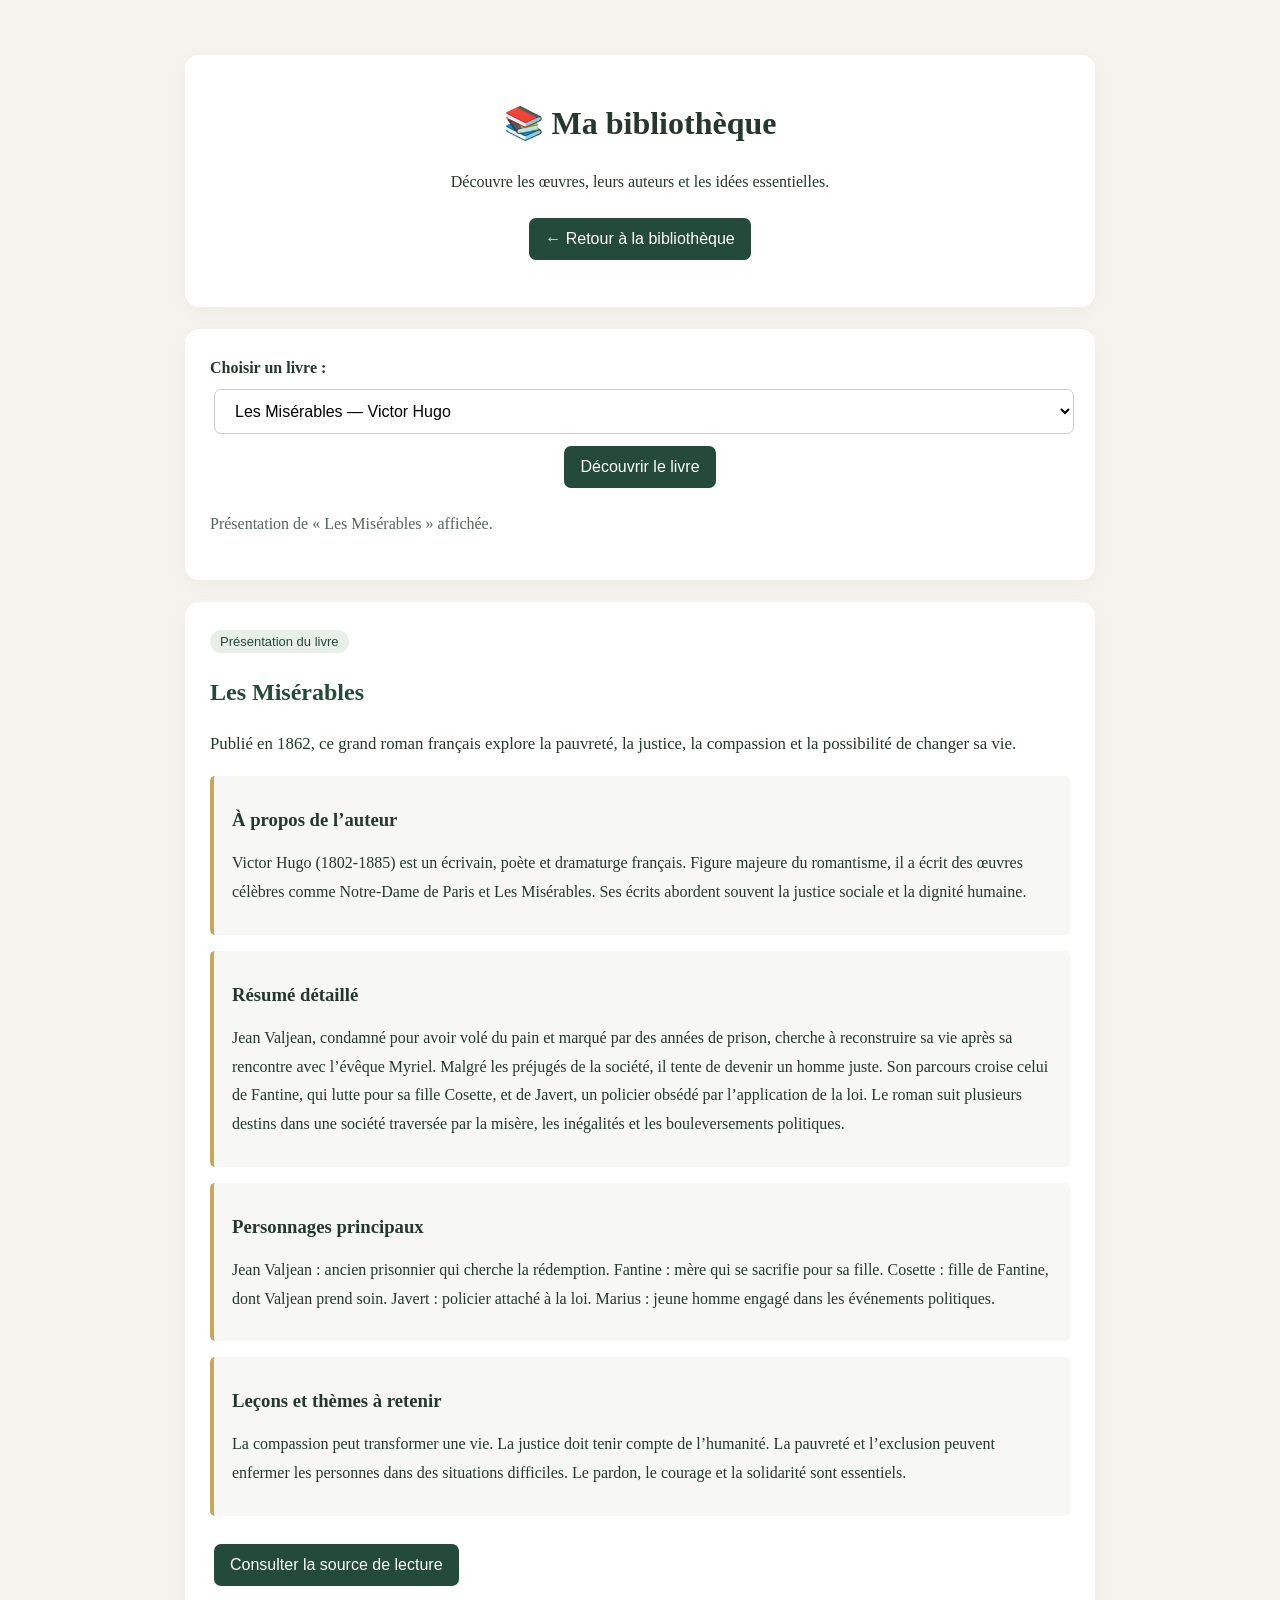
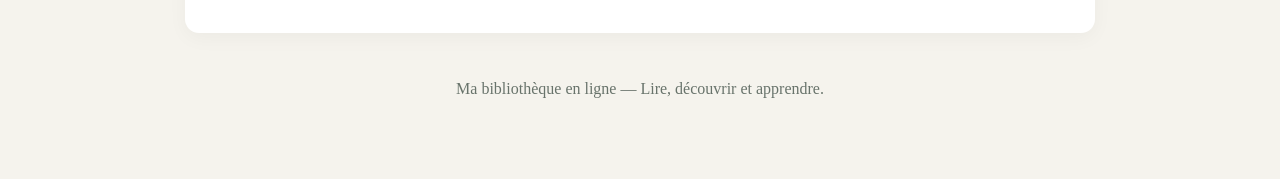
==== lecteur.html @ b30a36e9 "Update lecteur.html" ====
<!DOCTYPE html>
<html lang="fr">
<head>
  <meta charset="UTF-8">
  <meta name="viewport" content="width=device-width, initial-scale=1.0">
  <title>Lecteur de livres | Ma bibliothèque</title>
  <style>
    * { box-sizing: border-box; }

    body {
      max-width: 950px;
      margin: 35px auto;
      padding: 20px;
      font-family: Georgia, serif;
      line-height: 1.8;
      color: #26372d;
      background: #f5f3ed;
    }

    header, .panel, article {
      background: white;
      padding: 25px;
      border-radius: 14px;
      margin-bottom: 22px;
      box-shadow: 0 5px 20px #0000000a;
    }

    h1, h2, h3 { line-height: 1.4; }
    h1, .center { text-align: center; }
    h2 { color: #244a3b; }
    h3 { margin-bottom: 5px; }

    select, button, .bouton {
      padding: 12px 16px;
      margin: 6px 4px;
      border: 0;
      border-radius: 7px;
      font: 16px Arial, sans-serif;
    }

    select {
      width: 100%;
      background: white;
      border: 1px solid #ccc;
    }

    button, .bouton {
      background: #244a3b;
      color: white;
      cursor: pointer;
      text-decoration: none;
      display: inline-block;
    }

    button:hover, .bouton:hover { background: #173629; }

    .section-info {
      padding: 12px 18px;
      margin: 16px 0;
      background: #f7f8f5;
      border-left: 4px solid #c8a75b;
      border-radius: 5px;
    }

    .etiquette {
      display: inline-block;
      background: #e7efe8;
      color: #244a3b;
      padding: 4px 10px;
      border-radius: 20px;
      font: 13px Arial, sans-serif;
    }

    #status { color: #58665d; }
    #bookDescription { font-size: 1.05rem; }
    .source { margin-top: 22px; }

    footer {
      text-align: center;
      color: #68736b;
      padding: 20px;
    }

    @media (max-width: 600px) {
      body { padding: 12px; margin: 12px auto; }
      header, .panel, article { padding: 17px; }
    }
  </style>
</head>
<body>
  <header>
    <h1>📚 Ma bibliothèque</h1>
    <p class="center">Découvre les œuvres, leurs auteurs et les idées essentielles.</p>
    <p class="center">
      <a class="bouton" href="index.html">← Retour à la bibliothèque</a>
    </p>
  </header>

  <section class="panel">
    <label for="bookSelect"><strong>Choisir un livre :</strong></label>
    <select id="bookSelect">
      <option value="miserables">Les Misérables — Victor Hugo</option>
      <option value="petit-prince">Le Petit Prince — Antoine de Saint-Exupéry</option>
      <option value="alchimiste">L’Alchimiste — Paulo Coelho</option>
    </select>

    <div class="center">
      <button id="readButton" type="button">Découvrir le livre</button>
    </div>

    <p id="status" role="status">Sélectionne un livre, puis clique sur « Découvrir le livre ».</p>
  </section>

  <article id="bookCard">
    <span class="etiquette">Présentation du livre</span>
    <h2 id="bookTitle">Bienvenue dans le lecteur</h2>
    <p id="bookDescription">La présentation du livre apparaîtra ici.</p>

    <section class="section-info">
      <h3>À propos de l’auteur</h3>
      <p id="authorBio"></p>
    </section>

    <section class="section-info">
      <h3>Résumé détaillé</h3>
      <p id="detailedSummary"></p>
    </section>

    <section class="section-info">
      <h3>Personnages principaux</h3>
      <p id="characters"></p>
    </section>

    <section class="section-info">
      <h3>Leçons et thèmes à retenir</h3>
      <p id="lessons"></p>
    </section>

    <p class="source" id="sourceLink"></p>
  </article>

  <footer>Ma bibliothèque en ligne — Lire, découvrir et apprendre.</footer>

  <script>
    const books = {
      miserables: {
        title: "Les Misérables",
        author: "Victor Hugo",
        description:
          "Publié en 1862, ce grand roman français explore la pauvreté, la justice, la compassion et la possibilité de changer sa vie.",
        bio:
          "Victor Hugo (1802-1885) est un écrivain, poète et dramaturge français. Figure majeure du romantisme, il a écrit des œuvres célèbres comme Notre-Dame de Paris et Les Misérables. Ses écrits abordent souvent la justice sociale et la dignité humaine.",
        summary:
          "Jean Valjean, condamné pour avoir volé du pain et marqué par des années de prison, cherche à reconstruire sa vie après sa rencontre avec l’évêque Myriel. Malgré les préjugés de la société, il tente de devenir un homme juste. Son parcours croise celui de Fantine, qui lutte pour sa fille Cosette, et de Javert, un policier obsédé par l’application de la loi. Le roman suit plusieurs destins dans une société traversée par la misère, les inégalités et les bouleversements politiques.",
        characters:
          "Jean Valjean : ancien prisonnier qui cherche la rédemption. Fantine : mère qui se sacrifie pour sa fille. Cosette : fille de Fantine, dont Valjean prend soin. Javert : policier attaché à la loi. Marius : jeune homme engagé dans les événements politiques.",
        lessons:
          "La compassion peut transformer une vie. La justice doit tenir compte de l’humanité. La pauvreté et l’exclusion peuvent enfermer les personnes dans des situations difficiles. Le pardon, le courage et la solidarité sont essentiels.",
        url: "https://fr.wikisource.org/wiki/Les_Mis%C3%A9rables/Tome_1"
      },

      "petit-prince": {
        title: "Le Petit Prince",
        author: "Antoine de Saint-Exupéry",
        description:
          "Conte philosophique publié en 1943, Le Petit Prince invite à regarder le monde avec curiosité, sensibilité et imagination.",
        bio:
          "Antoine de Saint-Exupéry (1900-1944) est un écrivain et aviateur français. Son expérience de pilote a profondément marqué son œuvre. Il est également connu pour Vol de nuit et Terre des hommes. Le Petit Prince est son ouvrage le plus célèbre.",
        summary:
          "Un aviateur dont l’avion est tombé en panne dans le désert rencontre un mystérieux petit garçon venu d’une autre planète. Le Petit Prince raconte ses voyages et les rencontres qu’il a faites, notamment avec un roi, un vaniteux, un businessman, un allumeur de réverbères et un renard. À travers ces personnages, le récit interroge les comportements des adultes et leur rapport au pouvoir, à la possession et au temps. Sa relation avec une rose lui apprend aussi que l’attachement implique de l’attention et de la responsabilité.",
        characters:
          "Le Petit Prince : voyageur curieux qui cherche à comprendre le monde. L’aviateur : narrateur qui rencontre le garçon dans le désert. La rose : fleur précieuse pour le Petit Prince. Le renard : personnage qui lui enseigne l’importance des liens. Le serpent : personnage mystérieux rencontré sur Terre.",
        lessons:
          "L’amitié demande du temps et de l’attention. Il faut prendre soin de ceux auxquels on tient. Les apparences ne suffisent pas pour comprendre une personne. L’imagination, la curiosité et la sincérité permettent de mieux regarder le monde.",
        url: "https://fr.wikipedia.org/wiki/Le_Petit_Prince"
      },

      alchimiste: {
        title: "L’Alchimiste",
        author: "Paulo Coelho",
        description:
          "Roman publié en 1988, L’Alchimiste raconte un voyage initiatique consacré aux rêves, aux choix personnels et à la recherche de sens.",
        bio:
          "Paulo Coelho, né en 1947 à Rio de Janeiro, est un écrivain brésilien. Ses romans abordent fréquemment la quête personnelle, la spiritualité et le sens de l’existence. L’Alchimiste est devenu son œuvre la plus connue à l’échelle internationale.",
        summary:
          "Santiago, un jeune berger andalou, fait un rêve récurrent qui l’encourage à partir à la recherche d’un trésor près des pyramides d’Égypte. Il quitte sa vie habituelle et traverse différentes épreuves. Il rencontre notamment un marchand de cristaux, qui lui fait découvrir la valeur de la persévérance, puis un Anglais intéressé par l’alchimie et un alchimiste qui l’accompagne dans une partie de son parcours. Au fil de ses rencontres, Santiago apprend à observer le monde, à surmonter ses peurs et à mieux comprendre ce qu’il recherche réellement.",
        characters:
          "Santiago : jeune berger en quête d’un trésor. Melchisédek : roi qui encourage Santiago à entreprendre son voyage. Le marchand de cristaux : commerçant auprès duquel Santiago travaille. Fatima : jeune femme rencontrée dans le désert. L’alchimiste : guide qui aide Santiago à approfondir sa quête.",
        lessons:
          "Il est important d’oser poursuivre ses objectifs. Les échecs et les obstacles peuvent devenir des occasions d’apprendre. La patience, l’écoute et le courage aident à avancer. Le voyage peut transformer autant que le but recherché.",
        url: "https://fr.wikipedia.org/wiki/L%27Alchimiste_(Coelho)"
      }
    };

    const select = document.getElementById("bookSelect");
    const button = document.getElementById("readButton");
    const status = document.getElementById("status");
    const title = document.getElementById("bookTitle");
    const description = document.getElementById("bookDescription");
    const bio = document.getElementById("authorBio");
    const summary = document.getElementById("detailedSummary");
    const characters = document.getElementById("characters");
    const lessons = document.getElementById("lessons");
    const sourceLink = document.getElementById("sourceLink");

    function showBook() {
      const book = books[select.value];

      title.textContent = book.title;
      description.textContent = book.description;
      bio.textContent = book.bio;
      summary.textContent = book.summary;
      characters.textContent = book.characters;
      lessons.textContent = book.lessons;
      status.textContent = "Présentation de « " + book.title + " » affichée.";

      sourceLink.replaceChildren();

      const link = document.createElement("a");
      link.href = book.url;
      link.target = "_blank";
      link.rel = "noopener noreferrer";
      link.className = "bouton";
      link.textContent = "Consulter la source de lecture";

      sourceLink.appendChild(link);
    }

    button.addEventListener("click", showBook);
    showBook();
  </script>
</body>
</html>
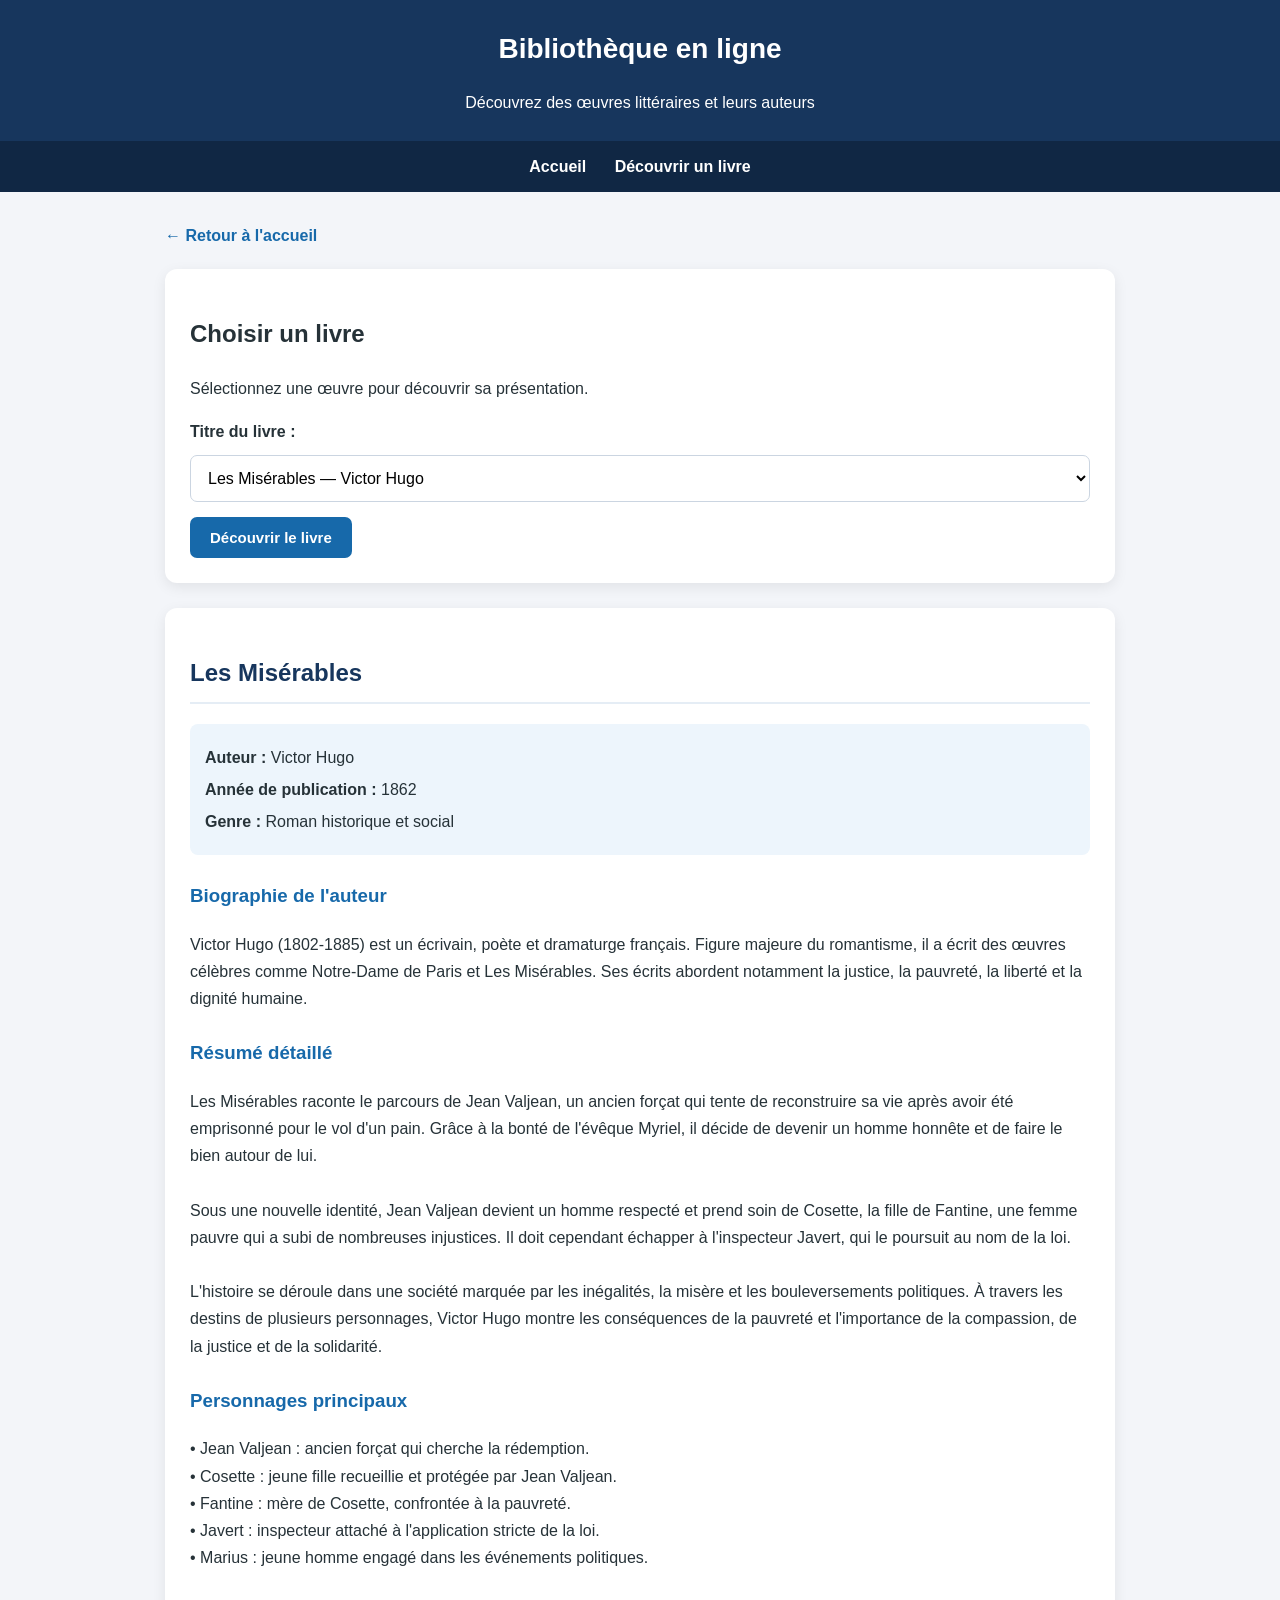
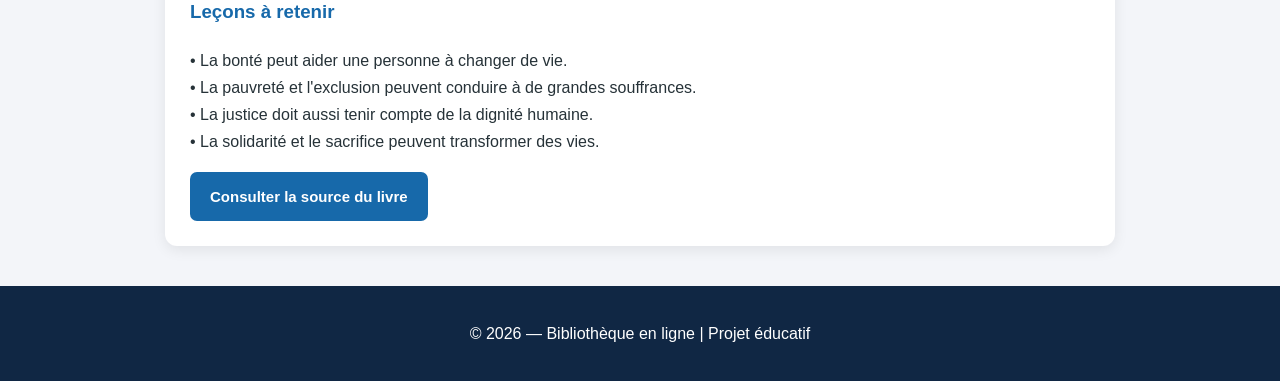
==== commit 11104f8d: "Update lecteur.html" ====
--- a/lecteur.html
+++ b/lecteur.html
@@ -4,217 +4,376 @@
 <head>
   <meta charset="UTF-8">
   <meta name="viewport" content="width=device-width, initial-scale=1.0">
-  <title>Lecteur de livres | Ma bibliothèque</title>
+  <title>Découvrir un livre | Bibliothèque en ligne</title>
+
   <style>
-    * { box-sizing: border-box; }
+    * {
+      box-sizing: border-box;
+    }
 
     body {
+      margin: 0;
+      font-family: Arial, sans-serif;
+      background: #f3f5f9;
+      color: #263238;
+      line-height: 1.7;
+    }
+
+    header {
+      background: #17365d;
+      color: white;
+      padding: 25px 15px;
+      text-align: center;
+    }
+
+    header h1 {
+      margin: 0;
+      font-size: 28px;
+    }
+
+    header p {
+      margin-bottom: 0;
+    }
+
+    nav {
+      background: #102744;
+      padding: 12px;
+      text-align: center;
+    }
+
+    nav a {
+      color: white;
+      text-decoration: none;
+      margin: 0 12px;
+      font-weight: bold;
+    }
+
+    nav a:hover {
+      text-decoration: underline;
+    }
+
+    main {
+      width: 92%;
       max-width: 950px;
-      margin: 35px auto;
-      padding: 20px;
-      font-family: Georgia, serif;
-      line-height: 1.8;
-      color: #26372d;
-      background: #f5f3ed;
-    }
-
-    header, .panel, article {
+      margin: 30px auto;
+    }
+
+    .selection,
+    .carte {
       background: white;
       padding: 25px;
-      border-radius: 14px;
-      margin-bottom: 22px;
-      box-shadow: 0 5px 20px #0000000a;
-    }
-
-    h1, h2, h3 { line-height: 1.4; }
-    h1, .center { text-align: center; }
-    h2 { color: #244a3b; }
-    h3 { margin-bottom: 5px; }
-
-    select, button, .bouton {
-      padding: 12px 16px;
-      margin: 6px 4px;
-      border: 0;
-      border-radius: 7px;
-      font: 16px Arial, sans-serif;
+      border-radius: 12px;
+      box-shadow: 0 4px 14px rgba(0, 0, 0, 0.08);
+      margin-bottom: 25px;
+    }
+
+    label {
+      display: block;
+      margin-bottom: 10px;
+      font-weight: bold;
     }
 
     select {
       width: 100%;
+      padding: 13px;
+      border: 1px solid #cbd5e1;
+      border-radius: 7px;
+      font-size: 16px;
       background: white;
-      border: 1px solid #ccc;
-    }
-
-    button, .bouton {
-      background: #244a3b;
+      margin-bottom: 15px;
+    }
+
+    button,
+    .bouton {
+      display: inline-block;
+      background: #1769aa;
       color: white;
+      border: none;
+      padding: 12px 20px;
+      border-radius: 7px;
+      font-size: 15px;
+      font-weight: bold;
+      text-decoration: none;
       cursor: pointer;
+    }
+
+    button:hover,
+    .bouton:hover {
+      background: #104b7c;
+    }
+
+    .carte h2 {
+      color: #17365d;
+      border-bottom: 2px solid #e5edf5;
+      padding-bottom: 8px;
+    }
+
+    .carte h3 {
+      color: #1769aa;
+      margin-top: 25px;
+    }
+
+    .infos {
+      background: #edf5fc;
+      padding: 15px;
+      border-radius: 8px;
+      margin: 18px 0;
+    }
+
+    .infos p {
+      margin: 5px 0;
+    }
+
+    #resume,
+    #biographie,
+    #personnages,
+    #lecons {
+      white-space: pre-line;
+    }
+
+    .retour {
+      display: inline-block;
+      margin-bottom: 20px;
+      color: #1769aa;
+      font-weight: bold;
       text-decoration: none;
-      display: inline-block;
-    }
-
-    button:hover, .bouton:hover { background: #173629; }
-
-    .section-info {
-      padding: 12px 18px;
-      margin: 16px 0;
-      background: #f7f8f5;
-      border-left: 4px solid #c8a75b;
-      border-radius: 5px;
-    }
-
-    .etiquette {
-      display: inline-block;
-      background: #e7efe8;
-      color: #244a3b;
-      padding: 4px 10px;
-      border-radius: 20px;
-      font: 13px Arial, sans-serif;
-    }
-
-    #status { color: #58665d; }
-    #bookDescription { font-size: 1.05rem; }
-    .source { margin-top: 22px; }
+    }
 
     footer {
+      background: #102744;
+      color: white;
       text-align: center;
-      color: #68736b;
-      padding: 20px;
+      padding: 18px;
+      margin-top: 40px;
     }
 
     @media (max-width: 600px) {
-      body { padding: 12px; margin: 12px auto; }
-      header, .panel, article { padding: 17px; }
+      header h1 {
+        font-size: 23px;
+      }
+
+      nav a {
+        display: inline-block;
+        margin: 5px 8px;
+      }
+
+      .selection,
+      .carte {
+        padding: 18px;
+      }
     }
   </style>
 </head>
+
 <body>
   <header>
-    <h1>📚 Ma bibliothèque</h1>
-    <p class="center">Découvre les œuvres, leurs auteurs et les idées essentielles.</p>
-    <p class="center">
-      <a class="bouton" href="index.html">← Retour à la bibliothèque</a>
-    </p>
+    <h1>Bibliothèque en ligne</h1>
+    <p>Découvrez des œuvres littéraires et leurs auteurs</p>
   </header>
 
-  <section class="panel">
-    <label for="bookSelect"><strong>Choisir un livre :</strong></label>
-    <select id="bookSelect">
-      <option value="miserables">Les Misérables — Victor Hugo</option>
-      <option value="petit-prince">Le Petit Prince — Antoine de Saint-Exupéry</option>
-      <option value="alchimiste">L’Alchimiste — Paulo Coelho</option>
-    </select>
-
-    <div class="center">
-      <button id="readButton" type="button">Découvrir le livre</button>
-    </div>
-
-    <p id="status" role="status">Sélectionne un livre, puis clique sur « Découvrir le livre ».</p>
-  </section>
-
-  <article id="bookCard">
-    <span class="etiquette">Présentation du livre</span>
-    <h2 id="bookTitle">Bienvenue dans le lecteur</h2>
-    <p id="bookDescription">La présentation du livre apparaîtra ici.</p>
-
-    <section class="section-info">
-      <h3>À propos de l’auteur</h3>
-      <p id="authorBio"></p>
+  <nav>
+    <a href="index.html">Accueil</a>
+    <a href="lecteur.html">Découvrir un livre</a>
+  </nav>
+
+  <main>
+    <a class="retour" href="index.html">← Retour à l'accueil</a>
+
+    <section class="selection">
+      <h2>Choisir un livre</h2>
+      <p>Sélectionnez une œuvre pour découvrir sa présentation.</p>
+
+      <label for="bookSelect">Titre du livre :</label>
+
+      <select id="bookSelect">
+        <option value="miserables">Les Misérables — Victor Hugo</option>
+        <option value="petit-prince">Le Petit Prince — Antoine de Saint-Exupéry</option>
+        <option value="alchimiste">L'Alchimiste — Paulo Coelho</option>
+      </select>
+
+      <button id="discoverButton" type="button">
+        Découvrir le livre
+      </button>
     </section>
 
-    <section class="section-info">
+    <article class="carte" id="bookCard">
+      <h2 id="titre">Les Misérables</h2>
+
+      <div class="infos">
+        <p><strong>Auteur :</strong> <span id="auteur"></span></p>
+        <p><strong>Année de publication :</strong> <span id="annee"></span></p>
+        <p><strong>Genre :</strong> <span id="genre"></span></p>
+      </div>
+
+      <h3>Biographie de l'auteur</h3>
+      <p id="biographie"></p>
+
       <h3>Résumé détaillé</h3>
-      <p id="detailedSummary"></p>
-    </section>
-
-    <section class="section-info">
+      <p id="resume"></p>
+
       <h3>Personnages principaux</h3>
-      <p id="characters"></p>
-    </section>
-
-    <section class="section-info">
-      <h3>Leçons et thèmes à retenir</h3>
-      <p id="lessons"></p>
-    </section>
-
-    <p class="source" id="sourceLink"></p>
-  </article>
-
-  <footer>Ma bibliothèque en ligne — Lire, découvrir et apprendre.</footer>
+      <p id="personnages"></p>
+
+      <h3>Leçons à retenir</h3>
+      <p id="lecons"></p>
+
+      <div id="sourceLink"></div>
+    </article>
+  </main>
+
+  <footer>
+    <p>© 2026 — Bibliothèque en ligne | Projet éducatif</p>
+  </footer>
 
   <script>
     const books = {
-      miserables: {
-        title: "Les Misérables",
-        author: "Victor Hugo",
-        description:
-          "Publié en 1862, ce grand roman français explore la pauvreté, la justice, la compassion et la possibilité de changer sa vie.",
-        bio:
-          "Victor Hugo (1802-1885) est un écrivain, poète et dramaturge français. Figure majeure du romantisme, il a écrit des œuvres célèbres comme Notre-Dame de Paris et Les Misérables. Ses écrits abordent souvent la justice sociale et la dignité humaine.",
-        summary:
-          "Jean Valjean, condamné pour avoir volé du pain et marqué par des années de prison, cherche à reconstruire sa vie après sa rencontre avec l’évêque Myriel. Malgré les préjugés de la société, il tente de devenir un homme juste. Son parcours croise celui de Fantine, qui lutte pour sa fille Cosette, et de Javert, un policier obsédé par l’application de la loi. Le roman suit plusieurs destins dans une société traversée par la misère, les inégalités et les bouleversements politiques.",
-        characters:
-          "Jean Valjean : ancien prisonnier qui cherche la rédemption. Fantine : mère qui se sacrifie pour sa fille. Cosette : fille de Fantine, dont Valjean prend soin. Javert : policier attaché à la loi. Marius : jeune homme engagé dans les événements politiques.",
-        lessons:
-          "La compassion peut transformer une vie. La justice doit tenir compte de l’humanité. La pauvreté et l’exclusion peuvent enfermer les personnes dans des situations difficiles. Le pardon, le courage et la solidarité sont essentiels.",
-        url: "https://fr.wikisource.org/wiki/Les_Mis%C3%A9rables/Tome_1"
+      "miserables": {
+        titre: "Les Misérables",
+        auteur: "Victor Hugo",
+        annee: "1862",
+        genre: "Roman historique et social",
+
+        biographie:
+          "Victor Hugo (1802-1885) est un écrivain, poète et dramaturge français. " +
+          "Figure majeure du romantisme, il a écrit des œuvres célèbres comme " +
+          "Notre-Dame de Paris et Les Misérables. Ses écrits abordent notamment " +
+          "la justice, la pauvreté, la liberté et la dignité humaine.",
+
+        resume:
+          "Les Misérables raconte le parcours de Jean Valjean, un ancien forçat " +
+          "qui tente de reconstruire sa vie après avoir été emprisonné pour le vol " +
+          "d'un pain. Grâce à la bonté de l'évêque Myriel, il décide de devenir " +
+          "un homme honnête et de faire le bien autour de lui.\n\n" +
+          "Sous une nouvelle identité, Jean Valjean devient un homme respecté et " +
+          "prend soin de Cosette, la fille de Fantine, une femme pauvre qui a subi " +
+          "de nombreuses injustices. Il doit cependant échapper à l'inspecteur " +
+          "Javert, qui le poursuit au nom de la loi.\n\n" +
+          "L'histoire se déroule dans une société marquée par les inégalités, " +
+          "la misère et les bouleversements politiques. À travers les destins de " +
+          "plusieurs personnages, Victor Hugo montre les conséquences de la " +
+          "pauvreté et l'importance de la compassion, de la justice et de la solidarité.",
+
+        personnages:
+          "• Jean Valjean : ancien forçat qui cherche la rédemption.\n" +
+          "• Cosette : jeune fille recueillie et protégée par Jean Valjean.\n" +
+          "• Fantine : mère de Cosette, confrontée à la pauvreté.\n" +
+          "• Javert : inspecteur attaché à l'application stricte de la loi.\n" +
+          "• Marius : jeune homme engagé dans les événements politiques.",
+
+        lecons:
+          "• La bonté peut aider une personne à changer de vie.\n" +
+          "• La pauvreté et l'exclusion peuvent conduire à de grandes souffrances.\n" +
+          "• La justice doit aussi tenir compte de la dignité humaine.\n" +
+          "• La solidarité et le sacrifice peuvent transformer des vies.",
+
+        url: "https://fr.wikisource.org/wiki/Les_Misérables"
       },
 
       "petit-prince": {
-        title: "Le Petit Prince",
-        author: "Antoine de Saint-Exupéry",
-        description:
-          "Conte philosophique publié en 1943, Le Petit Prince invite à regarder le monde avec curiosité, sensibilité et imagination.",
-        bio:
-          "Antoine de Saint-Exupéry (1900-1944) est un écrivain et aviateur français. Son expérience de pilote a profondément marqué son œuvre. Il est également connu pour Vol de nuit et Terre des hommes. Le Petit Prince est son ouvrage le plus célèbre.",
-        summary:
-          "Un aviateur dont l’avion est tombé en panne dans le désert rencontre un mystérieux petit garçon venu d’une autre planète. Le Petit Prince raconte ses voyages et les rencontres qu’il a faites, notamment avec un roi, un vaniteux, un businessman, un allumeur de réverbères et un renard. À travers ces personnages, le récit interroge les comportements des adultes et leur rapport au pouvoir, à la possession et au temps. Sa relation avec une rose lui apprend aussi que l’attachement implique de l’attention et de la responsabilité.",
-        characters:
-          "Le Petit Prince : voyageur curieux qui cherche à comprendre le monde. L’aviateur : narrateur qui rencontre le garçon dans le désert. La rose : fleur précieuse pour le Petit Prince. Le renard : personnage qui lui enseigne l’importance des liens. Le serpent : personnage mystérieux rencontré sur Terre.",
-        lessons:
-          "L’amitié demande du temps et de l’attention. Il faut prendre soin de ceux auxquels on tient. Les apparences ne suffisent pas pour comprendre une personne. L’imagination, la curiosité et la sincérité permettent de mieux regarder le monde.",
+        titre: "Le Petit Prince",
+        auteur: "Antoine de Saint-Exupéry",
+        annee: "1943",
+        genre: "Conte philosophique",
+
+        biographie:
+          "Antoine de Saint-Exupéry (1900-1944) est un écrivain et aviateur " +
+          "français. Son expérience de pilote a influencé plusieurs de ses œuvres. " +
+          "Le Petit Prince, publié en 1943, est devenu un livre célèbre dans le " +
+          "monde entier pour sa réflexion sur l'amitié, l'amour et le sens de la vie.",
+
+        resume:
+          "Le récit commence lorsqu'un aviateur tombe en panne dans le désert " +
+          "du Sahara. Il y rencontre un mystérieux petit garçon venu d'une autre " +
+          "planète : le Petit Prince.\n\n" +
+          "Au fil de leurs conversations, le garçon raconte son voyage à travers " +
+          "plusieurs astéroïdes. Il y a rencontré des personnages qui représentent " +
+          "différentes attitudes humaines, comme le besoin de pouvoir, la vanité " +
+          "ou l'obsession du travail.\n\n" +
+          "Sur Terre, le Petit Prince découvre le renard, qui lui apprend que les " +
+          "liens affectifs demandent du temps et de la responsabilité. Il comprend " +
+          "ainsi la valeur particulière de la rose qu'il a laissée sur sa planète.\n\n" +
+          "À travers ce voyage, le livre invite le lecteur à regarder au-delà des " +
+          "apparences et à retrouver l'émerveillement, l'amitié et l'essentiel.",
+
+        personnages:
+          "• Le Petit Prince : un enfant curieux qui cherche à comprendre le monde.\n" +
+          "• L'aviateur : le narrateur qui rencontre le Petit Prince.\n" +
+          "• La rose : une fleur à laquelle le Petit Prince est profondément attaché.\n" +
+          "• Le renard : il enseigne au Petit Prince la valeur des liens affectifs.\n" +
+          "• Le serpent : personnage mystérieux associé au retour du Petit Prince.",
+
+        lecons:
+          "• L'amitié se construit avec du temps et de l'attention.\n" +
+          "• Il faut prendre soin de ceux que l'on aime.\n" +
+          "• Les apparences ne révèlent pas toujours la vraie valeur des choses.\n" +
+          "• L'imagination aide à mieux comprendre le monde.",
+
         url: "https://fr.wikipedia.org/wiki/Le_Petit_Prince"
       },
 
-      alchimiste: {
-        title: "L’Alchimiste",
-        author: "Paulo Coelho",
-        description:
-          "Roman publié en 1988, L’Alchimiste raconte un voyage initiatique consacré aux rêves, aux choix personnels et à la recherche de sens.",
-        bio:
-          "Paulo Coelho, né en 1947 à Rio de Janeiro, est un écrivain brésilien. Ses romans abordent fréquemment la quête personnelle, la spiritualité et le sens de l’existence. L’Alchimiste est devenu son œuvre la plus connue à l’échelle internationale.",
-        summary:
-          "Santiago, un jeune berger andalou, fait un rêve récurrent qui l’encourage à partir à la recherche d’un trésor près des pyramides d’Égypte. Il quitte sa vie habituelle et traverse différentes épreuves. Il rencontre notamment un marchand de cristaux, qui lui fait découvrir la valeur de la persévérance, puis un Anglais intéressé par l’alchimie et un alchimiste qui l’accompagne dans une partie de son parcours. Au fil de ses rencontres, Santiago apprend à observer le monde, à surmonter ses peurs et à mieux comprendre ce qu’il recherche réellement.",
-        characters:
-          "Santiago : jeune berger en quête d’un trésor. Melchisédek : roi qui encourage Santiago à entreprendre son voyage. Le marchand de cristaux : commerçant auprès duquel Santiago travaille. Fatima : jeune femme rencontrée dans le désert. L’alchimiste : guide qui aide Santiago à approfondir sa quête.",
-        lessons:
-          "Il est important d’oser poursuivre ses objectifs. Les échecs et les obstacles peuvent devenir des occasions d’apprendre. La patience, l’écoute et le courage aident à avancer. Le voyage peut transformer autant que le but recherché.",
+      "alchimiste": {
+        titre: "L'Alchimiste",
+        auteur: "Paulo Coelho",
+        annee: "1988",
+        genre: "Roman philosophique",
+
+        biographie:
+          "Paulo Coelho, né en 1947 au Brésil, est un écrivain connu dans le monde " +
+          "entier. Ses romans abordent souvent la quête de soi, les rêves, la " +
+          "spiritualité et les choix qui donnent un sens à l'existence. " +
+          "L'Alchimiste est l'une de ses œuvres les plus connues.",
+
+        resume:
+          "L'Alchimiste raconte l'histoire de Santiago, un jeune berger espagnol " +
+          "qui fait un rêve récurrent au sujet d'un trésor situé près des pyramides " +
+          "d'Égypte. Encouragé à poursuivre ce rêve, il décide de quitter son pays.\n\n" +
+          "Pendant son voyage, Santiago rencontre plusieurs personnes qui l'aident " +
+          "à avancer, notamment un roi mystérieux, un marchand de cristaux et un " +
+          "alchimiste. Chacune de ces rencontres lui apprend quelque chose sur " +
+          "la patience, le courage et la confiance en soi.\n\n" +
+          "Son parcours est ponctué d'obstacles et de découvertes. Santiago apprend " +
+          "à observer le monde, à écouter son intuition et à comprendre ce qui compte " +
+          "réellement pour lui.\n\n" +
+          "Le roman propose une réflexion sur les rêves personnels et sur la manière " +
+          "dont le voyage peut transformer celui qui le réalise.",
+
+        personnages:
+          "• Santiago : jeune berger qui part à la recherche d'un trésor.\n" +
+          "• Le roi de Salem : personnage qui encourage Santiago à poursuivre son rêve.\n" +
+          "• Le marchand de cristaux : il apprend à Santiago la patience et le travail.\n" +
+          "• L'alchimiste : guide qui accompagne Santiago dans sa quête.\n" +
+          "• Fatima : jeune femme que Santiago rencontre au cours de son voyage.",
+
+        lecons:
+          "• Il est important d'oser poursuivre ses rêves.\n" +
+          "• Les difficultés peuvent devenir des occasions d'apprendre.\n" +
+          "• La patience et la persévérance aident à avancer.\n" +
+          "• Le chemin parcouru peut être aussi important que le résultat.",
+
         url: "https://fr.wikipedia.org/wiki/L%27Alchimiste_(Coelho)"
       }
     };
 
-    const select = document.getElementById("bookSelect");
-    const button = document.getElementById("readButton");
-    const status = document.getElementById("status");
-    const title = document.getElementById("bookTitle");
-    const description = document.getElementById("bookDescription");
-    const bio = document.getElementById("authorBio");
-    const summary = document.getElementById("detailedSummary");
-    const characters = document.getElementById("characters");
-    const lessons = document.getElementById("lessons");
-    const sourceLink = document.getElementById("sourceLink");
+    const bookSelect = document.getElementById("bookSelect");
+    const discoverButton = document.getElementById("discoverButton");
 
     function showBook() {
-      const book = books[select.value];
-
-      title.textContent = book.title;
-      description.textContent = book.description;
-      bio.textContent = book.bio;
-      summary.textContent = book.summary;
-      characters.textContent = book.characters;
-      lessons.textContent = book.lessons;
-      status.textContent = "Présentation de « " + book.title + " » affichée.";
-
+      const book = books[bookSelect.value];
+
+      if (!book) {
+        return;
+      }
+
+      document.getElementById("titre").textContent = book.titre;
+      document.getElementById("auteur").textContent = book.auteur;
+      document.getElementById("annee").textContent = book.annee;
+      document.getElementById("genre").textContent = book.genre;
+      document.getElementById("biographie").textContent = book.biographie;
+      document.getElementById("resume").textContent = book.resume;
+      document.getElementById("personnages").textContent = book.personnages;
+      document.getElementById("lecons").textContent = book.lecons;
+
+      const sourceLink = document.getElementById("sourceLink");
       sourceLink.replaceChildren();
 
       const link = document.createElement("a");
@@ -222,12 +381,15 @@
       link.target = "_blank";
       link.rel = "noopener noreferrer";
       link.className = "bouton";
-      link.textContent = "Consulter la source de lecture";
+      link.textContent = "Consulter la source du livre";
 
       sourceLink.appendChild(link);
     }
 
-    button.addEventListener("click", showBook);
+    discoverButton.addEventListener("click", showBook);
+
+    bookSelect.addEventListener("change", showBook);
+
     showBook();
   </script>
 </body>
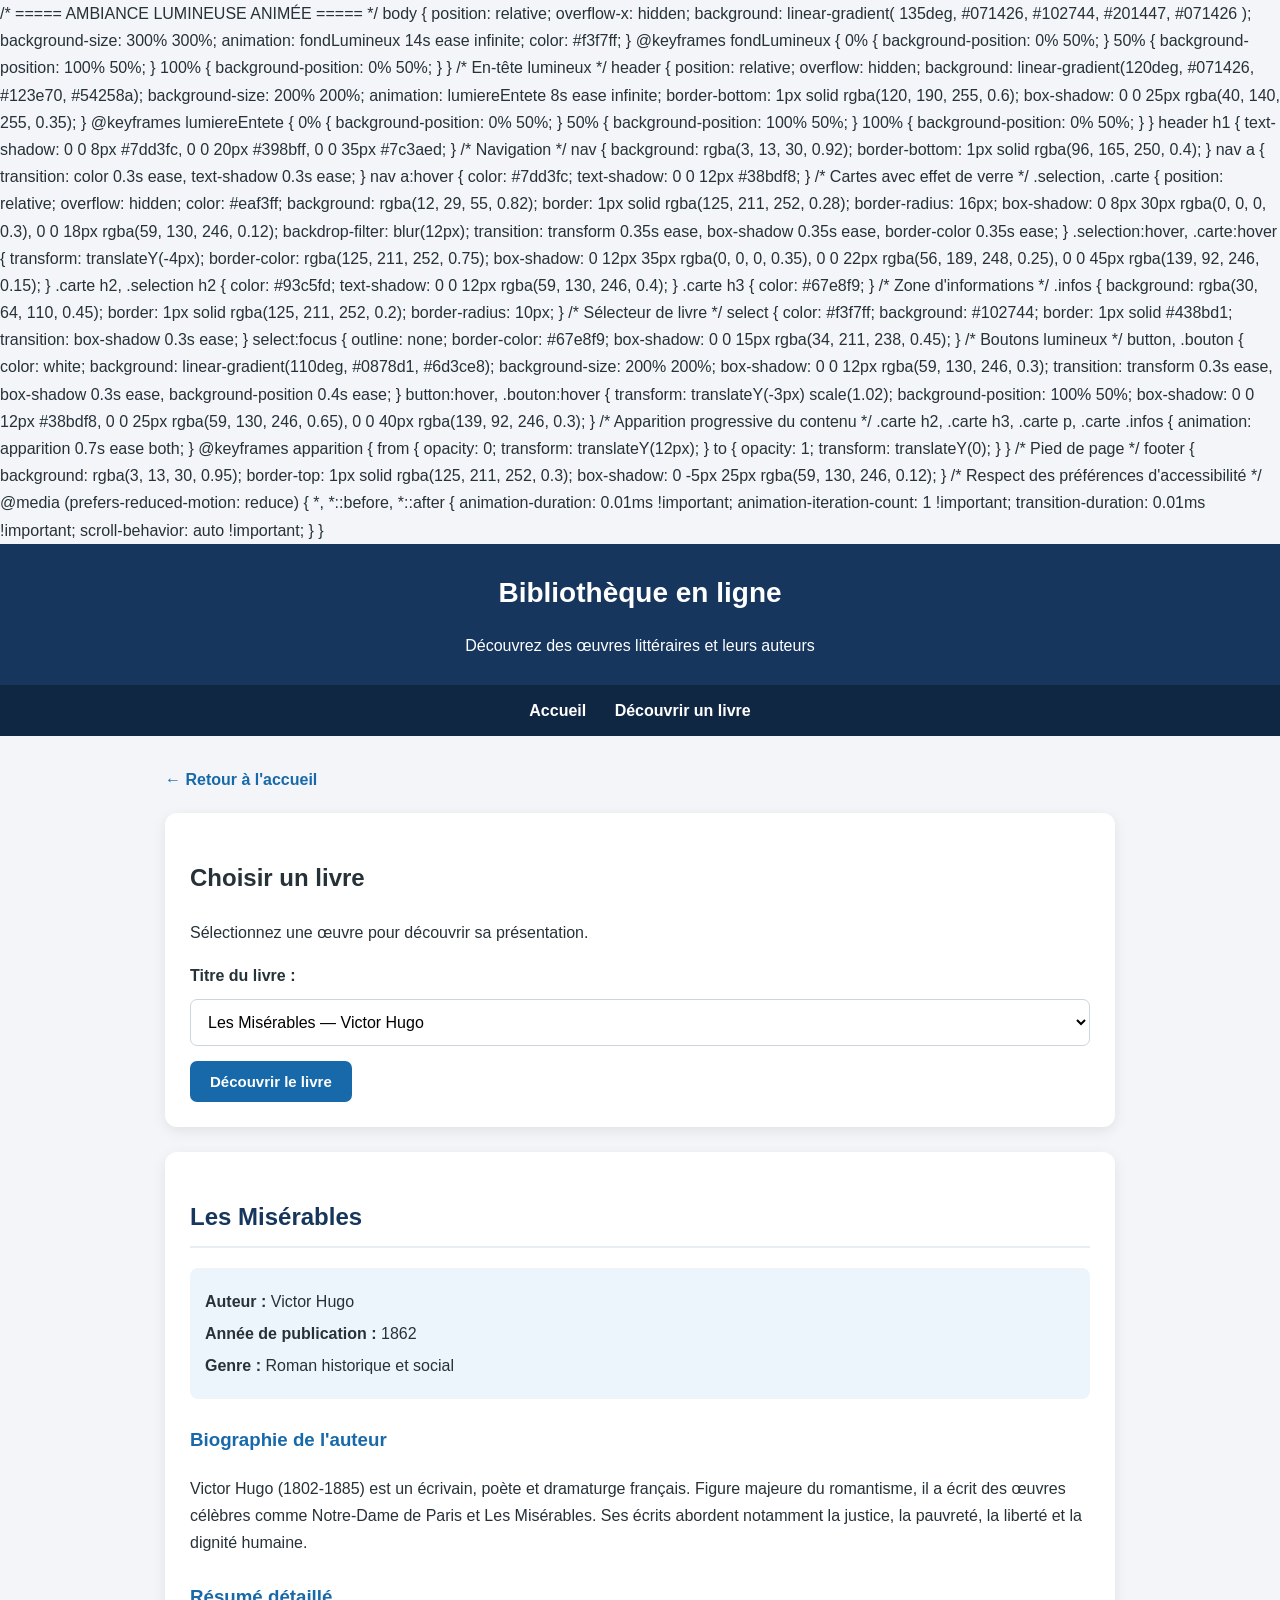
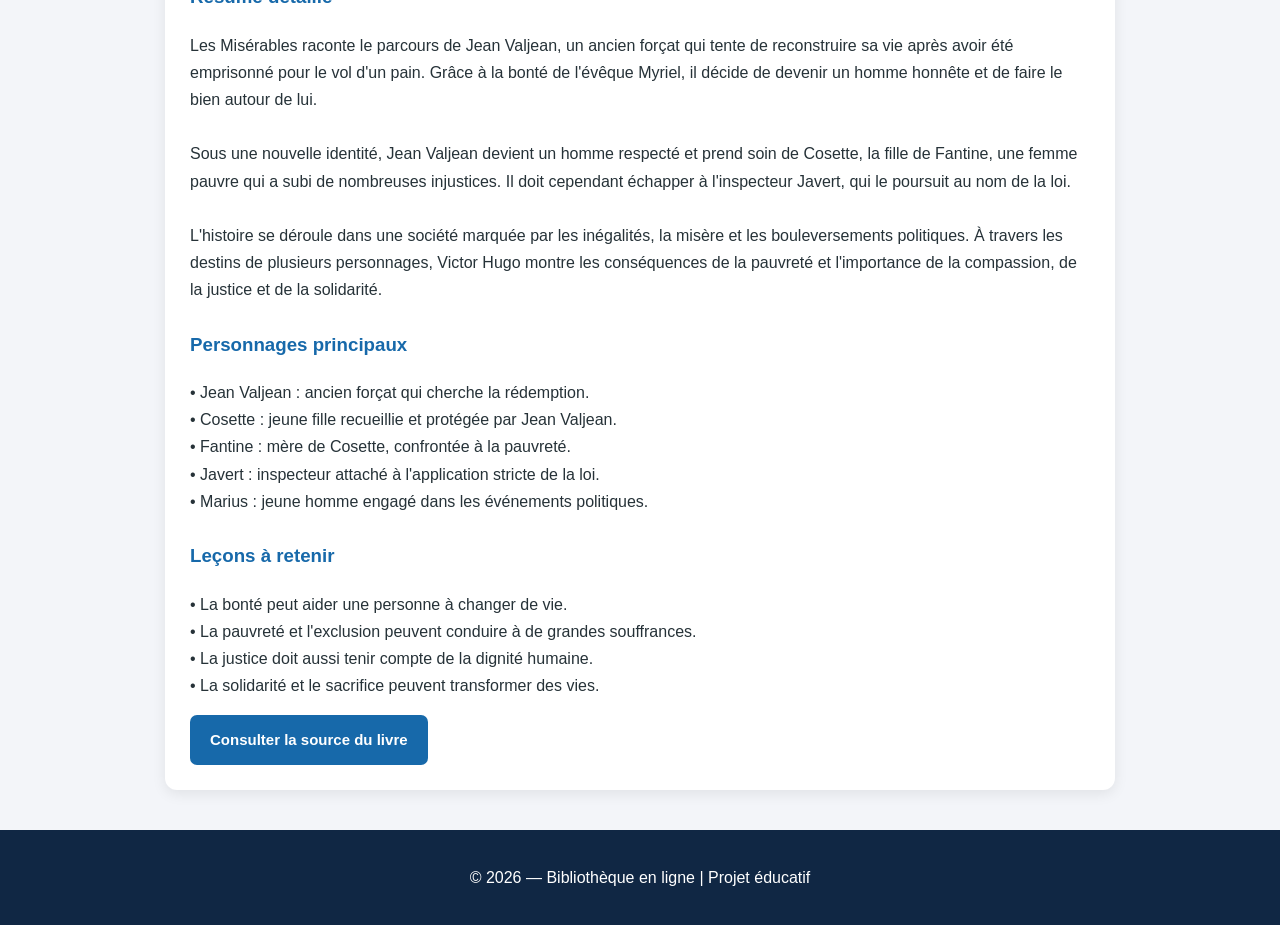
==== commit 2c615ce0: "Update lecteur.html" ====
--- a/lecteur.html
+++ b/lecteur.html
@@ -5,6 +5,198 @@
   <meta charset="UTF-8">
   <meta name="viewport" content="width=device-width, initial-scale=1.0">
   <title>Découvrir un livre | Bibliothèque en ligne</title>
+
+/* ===== AMBIANCE LUMINEUSE ANIMÉE ===== */
+
+body {
+  position: relative;
+  overflow-x: hidden;
+  background: linear-gradient(
+    135deg,
+    #071426,
+    #102744,
+    #201447,
+    #071426
+  );
+  background-size: 300% 300%;
+  animation: fondLumineux 14s ease infinite;
+  color: #f3f7ff;
+}
+
+@keyframes fondLumineux {
+  0%   { background-position: 0% 50%; }
+  50%  { background-position: 100% 50%; }
+  100% { background-position: 0% 50%; }
+}
+
+/* En-tête lumineux */
+
+header {
+  position: relative;
+  overflow: hidden;
+  background: linear-gradient(120deg, #071426, #123e70, #54258a);
+  background-size: 200% 200%;
+  animation: lumiereEntete 8s ease infinite;
+  border-bottom: 1px solid rgba(120, 190, 255, 0.6);
+  box-shadow: 0 0 25px rgba(40, 140, 255, 0.35);
+}
+
+@keyframes lumiereEntete {
+  0%   { background-position: 0% 50%; }
+  50%  { background-position: 100% 50%; }
+  100% { background-position: 0% 50%; }
+}
+
+header h1 {
+  text-shadow:
+    0 0 8px #7dd3fc,
+    0 0 20px #398bff,
+    0 0 35px #7c3aed;
+}
+
+/* Navigation */
+
+nav {
+  background: rgba(3, 13, 30, 0.92);
+  border-bottom: 1px solid rgba(96, 165, 250, 0.4);
+}
+
+nav a {
+  transition: color 0.3s ease, text-shadow 0.3s ease;
+}
+
+nav a:hover {
+  color: #7dd3fc;
+  text-shadow: 0 0 12px #38bdf8;
+}
+
+/* Cartes avec effet de verre */
+
+.selection,
+.carte {
+  position: relative;
+  overflow: hidden;
+  color: #eaf3ff;
+  background: rgba(12, 29, 55, 0.82);
+  border: 1px solid rgba(125, 211, 252, 0.28);
+  border-radius: 16px;
+  box-shadow:
+    0 8px 30px rgba(0, 0, 0, 0.3),
+    0 0 18px rgba(59, 130, 246, 0.12);
+  backdrop-filter: blur(12px);
+  transition:
+    transform 0.35s ease,
+    box-shadow 0.35s ease,
+    border-color 0.35s ease;
+}
+
+.selection:hover,
+.carte:hover {
+  transform: translateY(-4px);
+  border-color: rgba(125, 211, 252, 0.75);
+  box-shadow:
+    0 12px 35px rgba(0, 0, 0, 0.35),
+    0 0 22px rgba(56, 189, 248, 0.25),
+    0 0 45px rgba(139, 92, 246, 0.15);
+}
+
+.carte h2,
+.selection h2 {
+  color: #93c5fd;
+  text-shadow: 0 0 12px rgba(59, 130, 246, 0.4);
+}
+
+.carte h3 {
+  color: #67e8f9;
+}
+
+/* Zone d'informations */
+
+.infos {
+  background: rgba(30, 64, 110, 0.45);
+  border: 1px solid rgba(125, 211, 252, 0.2);
+  border-radius: 10px;
+}
+
+/* Sélecteur de livre */
+
+select {
+  color: #f3f7ff;
+  background: #102744;
+  border: 1px solid #438bd1;
+  transition: box-shadow 0.3s ease;
+}
+
+select:focus {
+  outline: none;
+  border-color: #67e8f9;
+  box-shadow: 0 0 15px rgba(34, 211, 238, 0.45);
+}
+
+/* Boutons lumineux */
+
+button,
+.bouton {
+  color: white;
+  background: linear-gradient(110deg, #0878d1, #6d3ce8);
+  background-size: 200% 200%;
+  box-shadow: 0 0 12px rgba(59, 130, 246, 0.3);
+  transition:
+    transform 0.3s ease,
+    box-shadow 0.3s ease,
+    background-position 0.4s ease;
+}
+
+button:hover,
+.bouton:hover {
+  transform: translateY(-3px) scale(1.02);
+  background-position: 100% 50%;
+  box-shadow:
+    0 0 12px #38bdf8,
+    0 0 25px rgba(59, 130, 246, 0.65),
+    0 0 40px rgba(139, 92, 246, 0.3);
+}
+
+/* Apparition progressive du contenu */
+
+.carte h2,
+.carte h3,
+.carte p,
+.carte .infos {
+  animation: apparition 0.7s ease both;
+}
+
+@keyframes apparition {
+  from {
+    opacity: 0;
+    transform: translateY(12px);
+  }
+  to {
+    opacity: 1;
+    transform: translateY(0);
+  }
+}
+
+/* Pied de page */
+
+footer {
+  background: rgba(3, 13, 30, 0.95);
+  border-top: 1px solid rgba(125, 211, 252, 0.3);
+  box-shadow: 0 -5px 25px rgba(59, 130, 246, 0.12);
+}
+
+/* Respect des préférences d'accessibilité */
+
+@media (prefers-reduced-motion: reduce) {
+  *,
+  *::before,
+  *::after {
+    animation-duration: 0.01ms !important;
+    animation-iteration-count: 1 !important;
+    transition-duration: 0.01ms !important;
+    scroll-behavior: auto !important;
+  }
+}
 
   <style>
     * {
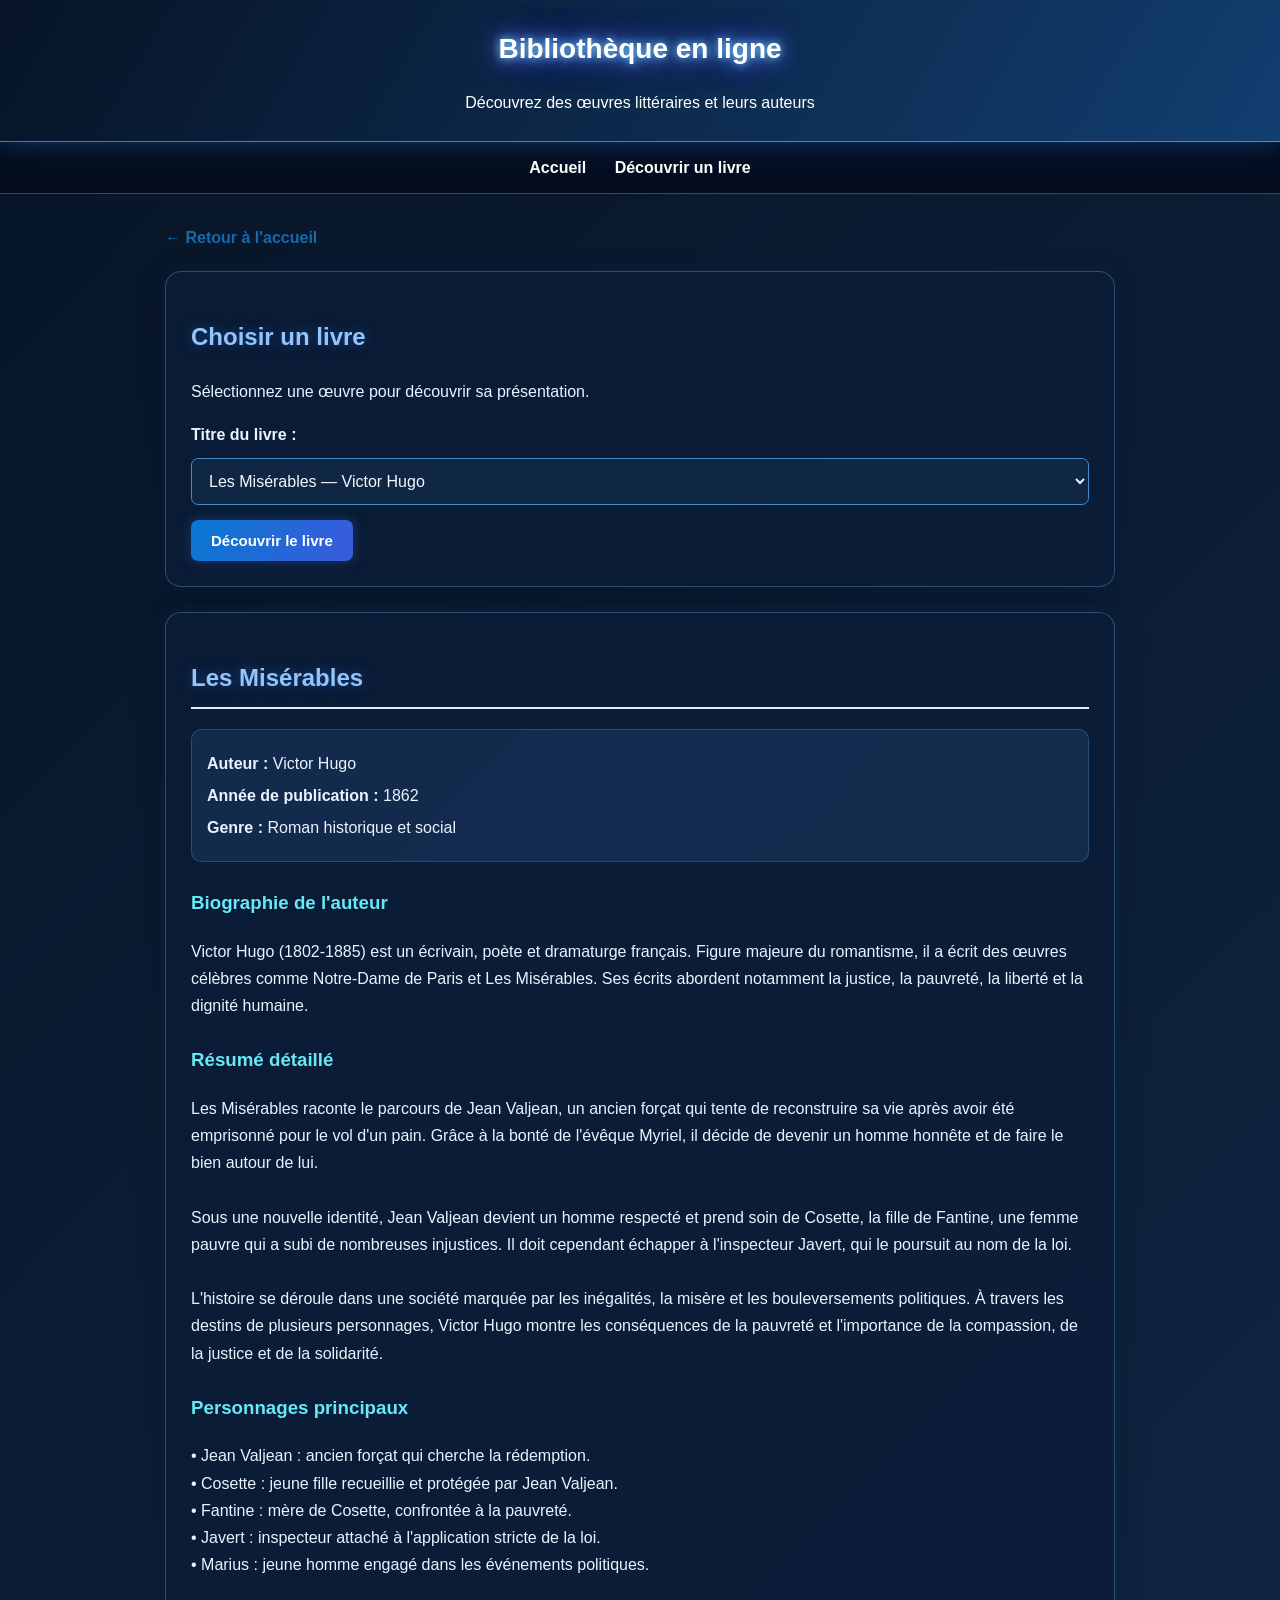
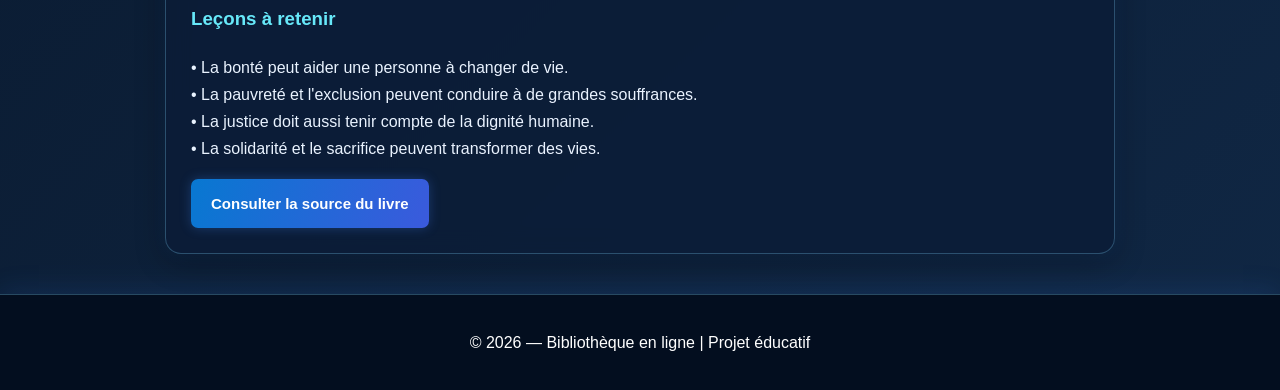
==== commit 1d0436cf: "Update lecteur.html" ====
--- a/lecteur.html
+++ b/lecteur.html
@@ -5,8 +5,163 @@
   <meta charset="UTF-8">
   <meta name="viewport" content="width=device-width, initial-scale=1.0">
   <title>Découvrir un livre | Bibliothèque en ligne</title>
-
-/* ===== AMBIANCE LUMINEUSE ANIMÉE ===== */
+  <style>
+    * {
+      box-sizing: border-box;
+    }
+
+    body {
+      margin: 0;
+      font-family: Arial, sans-serif;
+      background: #f3f5f9;
+      color: #263238;
+      line-height: 1.7;
+    }
+
+    header {
+      background: #17365d;
+      color: white;
+      padding: 25px 15px;
+      text-align: center;
+    }
+
+    header h1 {
+      margin: 0;
+      font-size: 28px;
+    }
+
+    header p {
+      margin-bottom: 0;
+    }
+
+    nav {
+      background: #102744;
+      padding: 12px;
+      text-align: center;
+    }
+
+    nav a {
+      color: white;
+      text-decoration: none;
+      margin: 0 12px;
+      font-weight: bold;
+    }
+
+    nav a:hover {
+      text-decoration: underline;
+    }
+
+    main {
+      width: 92%;
+      max-width: 950px;
+      margin: 30px auto;
+    }
+
+    .selection,
+    .carte {
+      background: white;
+      padding: 25px;
+      border-radius: 12px;
+      box-shadow: 0 4px 14px rgba(0, 0, 0, 0.08);
+      margin-bottom: 25px;
+    }
+
+    label {
+      display: block;
+      margin-bottom: 10px;
+      font-weight: bold;
+    }
+
+    select {
+      width: 100%;
+      padding: 13px;
+      border: 1px solid #cbd5e1;
+      border-radius: 7px;
+      font-size: 16px;
+      background: white;
+      margin-bottom: 15px;
+    }
+
+    button,
+    .bouton {
+      display: inline-block;
+      background: #1769aa;
+      color: white;
+      border: none;
+      padding: 12px 20px;
+      border-radius: 7px;
+      font-size: 15px;
+      font-weight: bold;
+      text-decoration: none;
+      cursor: pointer;
+    }
+
+    button:hover,
+    .bouton:hover {
+      background: #104b7c;
+    }
+
+    .carte h2 {
+      color: #17365d;
+      border-bottom: 2px solid #e5edf5;
+      padding-bottom: 8px;
+    }
+
+    .carte h3 {
+      color: #1769aa;
+      margin-top: 25px;
+    }
+
+    .infos {
+      background: #edf5fc;
+      padding: 15px;
+      border-radius: 8px;
+      margin: 18px 0;
+    }
+
+    .infos p {
+      margin: 5px 0;
+    }
+
+    #resume,
+    #biographie,
+    #personnages,
+    #lecons {
+      white-space: pre-line;
+    }
+
+    .retour {
+      display: inline-block;
+      margin-bottom: 20px;
+      color: #1769aa;
+      font-weight: bold;
+      text-decoration: none;
+    }
+
+    footer {
+      background: #102744;
+      color: white;
+      text-align: center;
+      padding: 18px;
+      margin-top: 40px;
+    }
+
+    @media (max-width: 600px) {
+      header h1 {
+        font-size: 23px;
+      }
+
+      nav a {
+        display: inline-block;
+        margin: 5px 8px;
+      }
+
+      .selection,
+      .carte {
+        padding: 18px;
+      }
+    }
+    /* ===== AMBIANCE LUMINEUSE ANIMÉE ===== */
 
 body {
   position: relative;
@@ -197,163 +352,6 @@
     scroll-behavior: auto !important;
   }
 }
-
-  <style>
-    * {
-      box-sizing: border-box;
-    }
-
-    body {
-      margin: 0;
-      font-family: Arial, sans-serif;
-      background: #f3f5f9;
-      color: #263238;
-      line-height: 1.7;
-    }
-
-    header {
-      background: #17365d;
-      color: white;
-      padding: 25px 15px;
-      text-align: center;
-    }
-
-    header h1 {
-      margin: 0;
-      font-size: 28px;
-    }
-
-    header p {
-      margin-bottom: 0;
-    }
-
-    nav {
-      background: #102744;
-      padding: 12px;
-      text-align: center;
-    }
-
-    nav a {
-      color: white;
-      text-decoration: none;
-      margin: 0 12px;
-      font-weight: bold;
-    }
-
-    nav a:hover {
-      text-decoration: underline;
-    }
-
-    main {
-      width: 92%;
-      max-width: 950px;
-      margin: 30px auto;
-    }
-
-    .selection,
-    .carte {
-      background: white;
-      padding: 25px;
-      border-radius: 12px;
-      box-shadow: 0 4px 14px rgba(0, 0, 0, 0.08);
-      margin-bottom: 25px;
-    }
-
-    label {
-      display: block;
-      margin-bottom: 10px;
-      font-weight: bold;
-    }
-
-    select {
-      width: 100%;
-      padding: 13px;
-      border: 1px solid #cbd5e1;
-      border-radius: 7px;
-      font-size: 16px;
-      background: white;
-      margin-bottom: 15px;
-    }
-
-    button,
-    .bouton {
-      display: inline-block;
-      background: #1769aa;
-      color: white;
-      border: none;
-      padding: 12px 20px;
-      border-radius: 7px;
-      font-size: 15px;
-      font-weight: bold;
-      text-decoration: none;
-      cursor: pointer;
-    }
-
-    button:hover,
-    .bouton:hover {
-      background: #104b7c;
-    }
-
-    .carte h2 {
-      color: #17365d;
-      border-bottom: 2px solid #e5edf5;
-      padding-bottom: 8px;
-    }
-
-    .carte h3 {
-      color: #1769aa;
-      margin-top: 25px;
-    }
-
-    .infos {
-      background: #edf5fc;
-      padding: 15px;
-      border-radius: 8px;
-      margin: 18px 0;
-    }
-
-    .infos p {
-      margin: 5px 0;
-    }
-
-    #resume,
-    #biographie,
-    #personnages,
-    #lecons {
-      white-space: pre-line;
-    }
-
-    .retour {
-      display: inline-block;
-      margin-bottom: 20px;
-      color: #1769aa;
-      font-weight: bold;
-      text-decoration: none;
-    }
-
-    footer {
-      background: #102744;
-      color: white;
-      text-align: center;
-      padding: 18px;
-      margin-top: 40px;
-    }
-
-    @media (max-width: 600px) {
-      header h1 {
-        font-size: 23px;
-      }
-
-      nav a {
-        display: inline-block;
-        margin: 5px 8px;
-      }
-
-      .selection,
-      .carte {
-        padding: 18px;
-      }
-    }
   </style>
 </head>
 
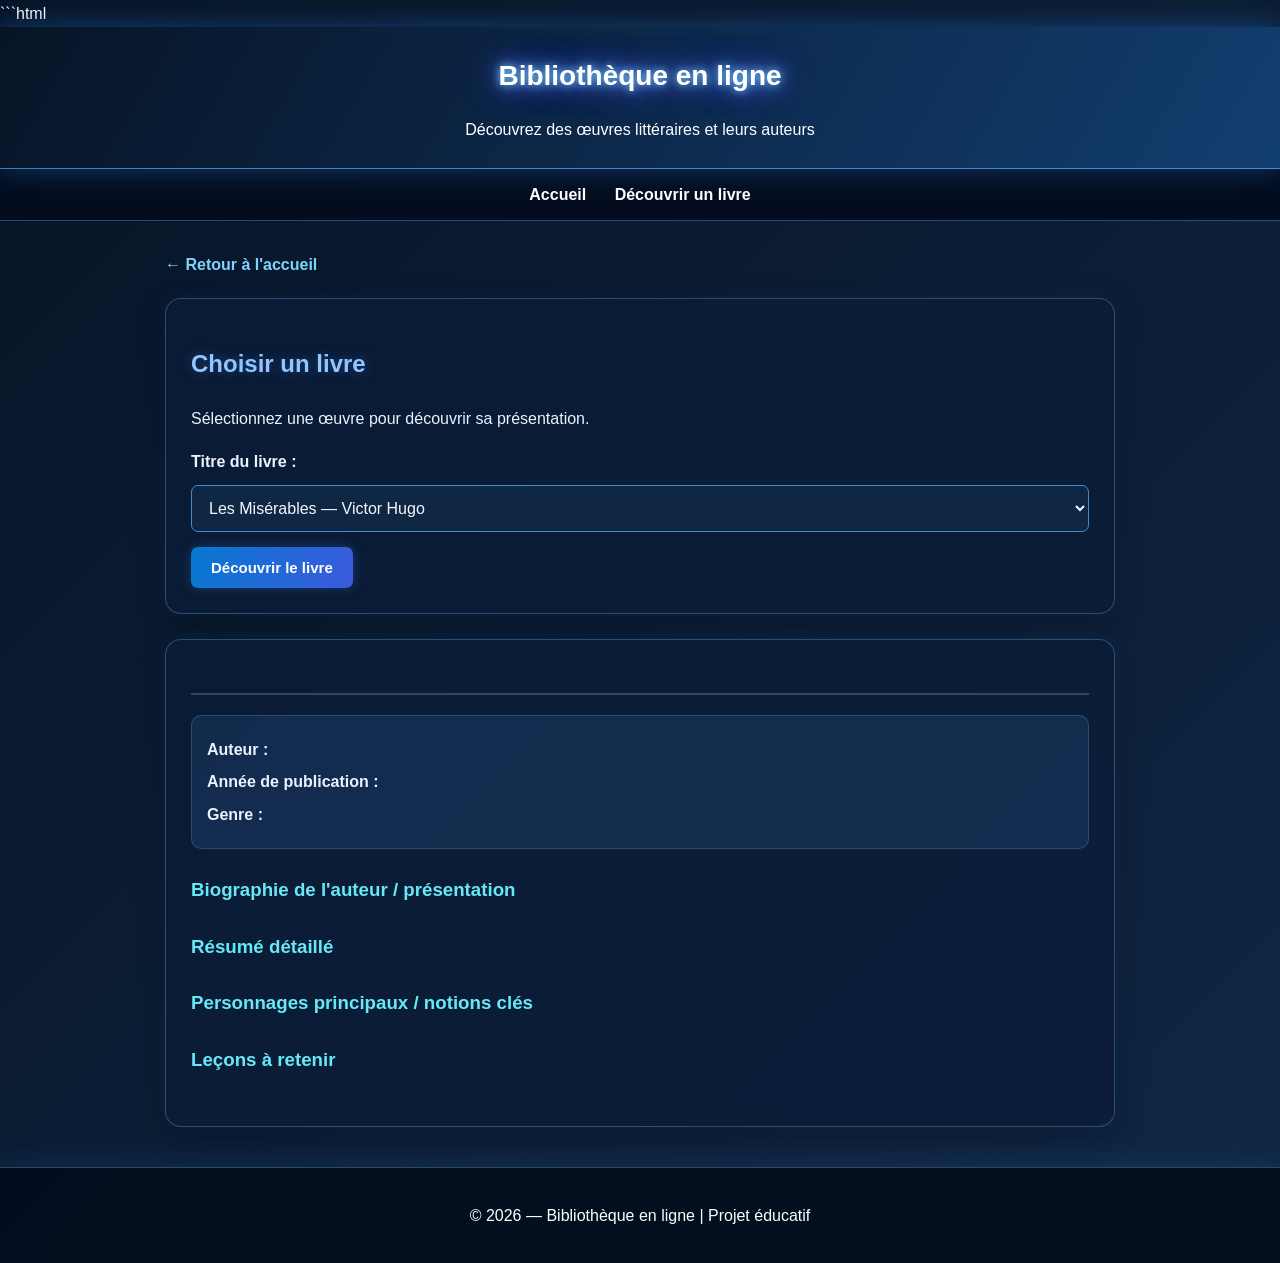
==== commit 4825966b: "Update lecteur.html" ====
--- a/lecteur.html
+++ b/lecteur.html
@@ -1,14 +1,14 @@
-
+```html
 <!DOCTYPE html>
 <html lang="fr">
 <head>
   <meta charset="UTF-8">
   <meta name="viewport" content="width=device-width, initial-scale=1.0">
+  <meta name="theme-color" content="#071426">
   <title>Découvrir un livre | Bibliothèque en ligne</title>
+
   <style>
-    * {
-      box-sizing: border-box;
-    }
+    * { box-sizing: border-box; }
 
     body {
       margin: 0;
@@ -16,26 +16,50 @@
       background: #f3f5f9;
       color: #263238;
       line-height: 1.7;
+      position: relative;
+      overflow-x: hidden;
+      background: linear-gradient(135deg, #071426, #102744, #201447, #071426);
+      background-size: 300% 300%;
+      animation: fondLumineux 14s ease infinite;
+      color: #f3f7ff;
+    }
+
+    @keyframes fondLumineux {
+      0% { background-position: 0% 50%; }
+      50% { background-position: 100% 50%; }
+      100% { background-position: 0% 50%; }
     }
 
     header {
-      background: #17365d;
+      position: relative;
+      overflow: hidden;
+      background: linear-gradient(120deg, #071426, #123e70, #54258a);
+      background-size: 200% 200%;
+      animation: lumiereEntete 8s ease infinite;
+      border-bottom: 1px solid rgba(120, 190, 255, 0.6);
+      box-shadow: 0 0 25px rgba(40, 140, 255, 0.35);
       color: white;
       padding: 25px 15px;
       text-align: center;
     }
 
+    @keyframes lumiereEntete {
+      0% { background-position: 0% 50%; }
+      50% { background-position: 100% 50%; }
+      100% { background-position: 0% 50%; }
+    }
+
     header h1 {
       margin: 0;
       font-size: 28px;
-    }
-
-    header p {
-      margin-bottom: 0;
-    }
+      text-shadow: 0 0 8px #7dd3fc, 0 0 20px #398bff, 0 0 35px #7c3aed;
+    }
+
+    header p { margin-bottom: 0; }
 
     nav {
-      background: #102744;
+      background: rgba(3, 13, 30, 0.92);
+      border-bottom: 1px solid rgba(96, 165, 250, 0.4);
       padding: 12px;
       text-align: center;
     }
@@ -45,10 +69,12 @@
       text-decoration: none;
       margin: 0 12px;
       font-weight: bold;
+      transition: color 0.3s ease, text-shadow 0.3s ease;
     }
 
     nav a:hover {
-      text-decoration: underline;
+      color: #7dd3fc;
+      text-shadow: 0 0 12px #38bdf8;
     }
 
     main {
@@ -57,13 +83,28 @@
       margin: 30px auto;
     }
 
-    .selection,
-    .carte {
-      background: white;
+    .selection, .carte {
+      position: relative;
+      overflow: hidden;
+      color: #eaf3ff;
+      background: rgba(12, 29, 55, 0.82);
+      border: 1px solid rgba(125, 211, 252, 0.28);
+      border-radius: 16px;
       padding: 25px;
-      border-radius: 12px;
-      box-shadow: 0 4px 14px rgba(0, 0, 0, 0.08);
+      box-shadow: 0 8px 30px rgba(0, 0, 0, 0.3),
+                  0 0 18px rgba(59, 130, 246, 0.12);
+      backdrop-filter: blur(12px);
       margin-bottom: 25px;
+      transition: transform 0.35s ease, box-shadow 0.35s ease,
+                  border-color 0.35s ease;
+    }
+
+    .selection:hover, .carte:hover {
+      transform: translateY(-4px);
+      border-color: rgba(125, 211, 252, 0.75);
+      box-shadow: 0 12px 35px rgba(0, 0, 0, 0.35),
+                  0 0 22px rgba(56, 189, 248, 0.25),
+                  0 0 45px rgba(139, 92, 246, 0.15);
     }
 
     label {
@@ -75,18 +116,26 @@
     select {
       width: 100%;
       padding: 13px;
-      border: 1px solid #cbd5e1;
+      border: 1px solid #438bd1;
       border-radius: 7px;
       font-size: 16px;
-      background: white;
+      color: #f3f7ff;
+      background: #102744;
       margin-bottom: 15px;
-    }
-
-    button,
-    .bouton {
+      transition: box-shadow 0.3s ease;
+    }
+
+    select:focus {
+      outline: none;
+      border-color: #67e8f9;
+      box-shadow: 0 0 15px rgba(34, 211, 238, 0.45);
+    }
+
+    button, .bouton {
       display: inline-block;
-      background: #1769aa;
       color: white;
+      background: linear-gradient(110deg, #0878d1, #6d3ce8);
+      background-size: 200% 200%;
       border: none;
       padding: 12px 20px;
       border-radius: 7px;
@@ -94,264 +143,93 @@
       font-weight: bold;
       text-decoration: none;
       cursor: pointer;
-    }
-
-    button:hover,
-    .bouton:hover {
-      background: #104b7c;
+      box-shadow: 0 0 12px rgba(59, 130, 246, 0.3);
+      transition: transform 0.3s ease, box-shadow 0.3s ease,
+                  background-position 0.4s ease;
+    }
+
+    button:hover, .bouton:hover {
+      transform: translateY(-3px) scale(1.02);
+      background-position: 100% 50%;
+      box-shadow: 0 0 12px #38bdf8,
+                  0 0 25px rgba(59, 130, 246, 0.65),
+                  0 0 40px rgba(139, 92, 246, 0.3);
+    }
+
+    .carte h2, .selection h2 {
+      color: #93c5fd;
+      text-shadow: 0 0 12px rgba(59, 130, 246, 0.4);
     }
 
     .carte h2 {
-      color: #17365d;
-      border-bottom: 2px solid #e5edf5;
+      border-bottom: 2px solid rgba(125, 211, 252, 0.25);
       padding-bottom: 8px;
     }
 
     .carte h3 {
-      color: #1769aa;
+      color: #67e8f9;
       margin-top: 25px;
     }
 
     .infos {
-      background: #edf5fc;
+      background: rgba(30, 64, 110, 0.45);
+      border: 1px solid rgba(125, 211, 252, 0.2);
       padding: 15px;
-      border-radius: 8px;
+      border-radius: 10px;
       margin: 18px 0;
     }
 
-    .infos p {
-      margin: 5px 0;
-    }
-
-    #resume,
-    #biographie,
-    #personnages,
-    #lecons {
+    .infos p { margin: 5px 0; }
+
+    #resume, #biographie, #personnages, #lecons {
       white-space: pre-line;
     }
 
     .retour {
       display: inline-block;
       margin-bottom: 20px;
-      color: #1769aa;
+      color: #7dd3fc;
       font-weight: bold;
       text-decoration: none;
     }
 
+    .retour:hover { text-shadow: 0 0 12px #38bdf8; }
+
+    #sourceLink { margin-top: 25px; }
+
     footer {
-      background: #102744;
+      background: rgba(3, 13, 30, 0.95);
+      border-top: 1px solid rgba(125, 211, 252, 0.3);
+      box-shadow: 0 -5px 25px rgba(59, 130, 246, 0.12);
       color: white;
       text-align: center;
       padding: 18px;
       margin-top: 40px;
     }
 
+    .carte h2, .carte h3, .carte p, .carte .infos {
+      animation: apparition 0.7s ease both;
+    }
+
+    @keyframes apparition {
+      from { opacity: 0; transform: translateY(12px); }
+      to { opacity: 1; transform: translateY(0); }
+    }
+
     @media (max-width: 600px) {
-      header h1 {
-        font-size: 23px;
+      header h1 { font-size: 23px; }
+      nav a { display: inline-block; margin: 5px 8px; }
+      .selection, .carte { padding: 18px; }
+    }
+
+    @media (prefers-reduced-motion: reduce) {
+      *, *::before, *::after {
+        animation-duration: 0.01ms !important;
+        animation-iteration-count: 1 !important;
+        transition-duration: 0.01ms !important;
+        scroll-behavior: auto !important;
       }
-
-      nav a {
-        display: inline-block;
-        margin: 5px 8px;
-      }
-
-      .selection,
-      .carte {
-        padding: 18px;
-      }
-    }
-    /* ===== AMBIANCE LUMINEUSE ANIMÉE ===== */
-
-body {
-  position: relative;
-  overflow-x: hidden;
-  background: linear-gradient(
-    135deg,
-    #071426,
-    #102744,
-    #201447,
-    #071426
-  );
-  background-size: 300% 300%;
-  animation: fondLumineux 14s ease infinite;
-  color: #f3f7ff;
-}
-
-@keyframes fondLumineux {
-  0%   { background-position: 0% 50%; }
-  50%  { background-position: 100% 50%; }
-  100% { background-position: 0% 50%; }
-}
-
-/* En-tête lumineux */
-
-header {
-  position: relative;
-  overflow: hidden;
-  background: linear-gradient(120deg, #071426, #123e70, #54258a);
-  background-size: 200% 200%;
-  animation: lumiereEntete 8s ease infinite;
-  border-bottom: 1px solid rgba(120, 190, 255, 0.6);
-  box-shadow: 0 0 25px rgba(40, 140, 255, 0.35);
-}
-
-@keyframes lumiereEntete {
-  0%   { background-position: 0% 50%; }
-  50%  { background-position: 100% 50%; }
-  100% { background-position: 0% 50%; }
-}
-
-header h1 {
-  text-shadow:
-    0 0 8px #7dd3fc,
-    0 0 20px #398bff,
-    0 0 35px #7c3aed;
-}
-
-/* Navigation */
-
-nav {
-  background: rgba(3, 13, 30, 0.92);
-  border-bottom: 1px solid rgba(96, 165, 250, 0.4);
-}
-
-nav a {
-  transition: color 0.3s ease, text-shadow 0.3s ease;
-}
-
-nav a:hover {
-  color: #7dd3fc;
-  text-shadow: 0 0 12px #38bdf8;
-}
-
-/* Cartes avec effet de verre */
-
-.selection,
-.carte {
-  position: relative;
-  overflow: hidden;
-  color: #eaf3ff;
-  background: rgba(12, 29, 55, 0.82);
-  border: 1px solid rgba(125, 211, 252, 0.28);
-  border-radius: 16px;
-  box-shadow:
-    0 8px 30px rgba(0, 0, 0, 0.3),
-    0 0 18px rgba(59, 130, 246, 0.12);
-  backdrop-filter: blur(12px);
-  transition:
-    transform 0.35s ease,
-    box-shadow 0.35s ease,
-    border-color 0.35s ease;
-}
-
-.selection:hover,
-.carte:hover {
-  transform: translateY(-4px);
-  border-color: rgba(125, 211, 252, 0.75);
-  box-shadow:
-    0 12px 35px rgba(0, 0, 0, 0.35),
-    0 0 22px rgba(56, 189, 248, 0.25),
-    0 0 45px rgba(139, 92, 246, 0.15);
-}
-
-.carte h2,
-.selection h2 {
-  color: #93c5fd;
-  text-shadow: 0 0 12px rgba(59, 130, 246, 0.4);
-}
-
-.carte h3 {
-  color: #67e8f9;
-}
-
-/* Zone d'informations */
-
-.infos {
-  background: rgba(30, 64, 110, 0.45);
-  border: 1px solid rgba(125, 211, 252, 0.2);
-  border-radius: 10px;
-}
-
-/* Sélecteur de livre */
-
-select {
-  color: #f3f7ff;
-  background: #102744;
-  border: 1px solid #438bd1;
-  transition: box-shadow 0.3s ease;
-}
-
-select:focus {
-  outline: none;
-  border-color: #67e8f9;
-  box-shadow: 0 0 15px rgba(34, 211, 238, 0.45);
-}
-
-/* Boutons lumineux */
-
-button,
-.bouton {
-  color: white;
-  background: linear-gradient(110deg, #0878d1, #6d3ce8);
-  background-size: 200% 200%;
-  box-shadow: 0 0 12px rgba(59, 130, 246, 0.3);
-  transition:
-    transform 0.3s ease,
-    box-shadow 0.3s ease,
-    background-position 0.4s ease;
-}
-
-button:hover,
-.bouton:hover {
-  transform: translateY(-3px) scale(1.02);
-  background-position: 100% 50%;
-  box-shadow:
-    0 0 12px #38bdf8,
-    0 0 25px rgba(59, 130, 246, 0.65),
-    0 0 40px rgba(139, 92, 246, 0.3);
-}
-
-/* Apparition progressive du contenu */
-
-.carte h2,
-.carte h3,
-.carte p,
-.carte .infos {
-  animation: apparition 0.7s ease both;
-}
-
-@keyframes apparition {
-  from {
-    opacity: 0;
-    transform: translateY(12px);
-  }
-  to {
-    opacity: 1;
-    transform: translateY(0);
-  }
-}
-
-/* Pied de page */
-
-footer {
-  background: rgba(3, 13, 30, 0.95);
-  border-top: 1px solid rgba(125, 211, 252, 0.3);
-  box-shadow: 0 -5px 25px rgba(59, 130, 246, 0.12);
-}
-
-/* Respect des préférences d'accessibilité */
-
-@media (prefers-reduced-motion: reduce) {
-  *,
-  *::before,
-  *::after {
-    animation-duration: 0.01ms !important;
-    animation-iteration-count: 1 !important;
-    transition-duration: 0.01ms !important;
-    scroll-behavior: auto !important;
-  }
-}
+    }
   </style>
 </head>
 
@@ -379,15 +257,25 @@
         <option value="miserables">Les Misérables — Victor Hugo</option>
         <option value="petit-prince">Le Petit Prince — Antoine de Saint-Exupéry</option>
         <option value="alchimiste">L'Alchimiste — Paulo Coelho</option>
+        <option value="pere-riche">Père riche, père pauvre — Robert T. Kiyosaki</option>
+        <option value="sept-habitudes">Les 7 habitudes — Stephen R. Covey</option>
+        <option value="rien-changer">Un rien peut tout changer — James Clear</option>
+        <option value="html-css">HTML et CSS — Jon Duckett</option>
+        <option value="eloquent-js">Eloquent JavaScript — Marijn Haverbeke</option>
+        <option value="react-native">React Native in Action — Nader Dabit</option>
+        <option value="apprendre">Apprendre à apprendre — Ressource pédagogique</option>
+        <option value="francais">Le français pour les Nuls — Collection</option>
+        <option value="bryson">Une brève histoire de presque tout — Bill Bryson</option>
+        <option value="afrique">Histoire de l'Afrique noire — Joseph Ki-Zerbo</option>
+        <option value="sapiens">Sapiens — Yuval Noah Harari</option>
+        <option value="senegal">Histoire du Sénégal — Ressource pédagogique</option>
       </select>
 
-      <button id="discoverButton" type="button">
-        Découvrir le livre
-      </button>
+      <button id="discoverButton" type="button">Découvrir le livre</button>
     </section>
 
-    <article class="carte" id="bookCard">
-      <h2 id="titre">Les Misérables</h2>
+    <article class="carte" id="bookCard" aria-live="polite">
+      <h2 id="titre"></h2>
 
       <div class="infos">
         <p><strong>Auteur :</strong> <span id="auteur"></span></p>
@@ -395,13 +283,13 @@
         <p><strong>Genre :</strong> <span id="genre"></span></p>
       </div>
 
-      <h3>Biographie de l'auteur</h3>
+      <h3>Biographie de l'auteur / présentation</h3>
       <p id="biographie"></p>
 
       <h3>Résumé détaillé</h3>
       <p id="resume"></p>
 
-      <h3>Personnages principaux</h3>
+      <h3>Personnages principaux / notions clés</h3>
       <p id="personnages"></p>
 
       <h3>Leçons à retenir</h3>
@@ -422,40 +310,10 @@
         auteur: "Victor Hugo",
         annee: "1862",
         genre: "Roman historique et social",
-
-        biographie:
-          "Victor Hugo (1802-1885) est un écrivain, poète et dramaturge français. " +
-          "Figure majeure du romantisme, il a écrit des œuvres célèbres comme " +
-          "Notre-Dame de Paris et Les Misérables. Ses écrits abordent notamment " +
-          "la justice, la pauvreté, la liberté et la dignité humaine.",
-
-        resume:
-          "Les Misérables raconte le parcours de Jean Valjean, un ancien forçat " +
-          "qui tente de reconstruire sa vie après avoir été emprisonné pour le vol " +
-          "d'un pain. Grâce à la bonté de l'évêque Myriel, il décide de devenir " +
-          "un homme honnête et de faire le bien autour de lui.\n\n" +
-          "Sous une nouvelle identité, Jean Valjean devient un homme respecté et " +
-          "prend soin de Cosette, la fille de Fantine, une femme pauvre qui a subi " +
-          "de nombreuses injustices. Il doit cependant échapper à l'inspecteur " +
-          "Javert, qui le poursuit au nom de la loi.\n\n" +
-          "L'histoire se déroule dans une société marquée par les inégalités, " +
-          "la misère et les bouleversements politiques. À travers les destins de " +
-          "plusieurs personnages, Victor Hugo montre les conséquences de la " +
-          "pauvreté et l'importance de la compassion, de la justice et de la solidarité.",
-
-        personnages:
-          "• Jean Valjean : ancien forçat qui cherche la rédemption.\n" +
-          "• Cosette : jeune fille recueillie et protégée par Jean Valjean.\n" +
-          "• Fantine : mère de Cosette, confrontée à la pauvreté.\n" +
-          "• Javert : inspecteur attaché à l'application stricte de la loi.\n" +
-          "• Marius : jeune homme engagé dans les événements politiques.",
-
-        lecons:
-          "• La bonté peut aider une personne à changer de vie.\n" +
-          "• La pauvreté et l'exclusion peuvent conduire à de grandes souffrances.\n" +
-          "• La justice doit aussi tenir compte de la dignité humaine.\n" +
-          "• La solidarité et le sacrifice peuvent transformer des vies.",
-
+        biographie: "Victor Hugo (1802-1885) est un écrivain, poète et dramaturge français. Figure majeure du romantisme, il a écrit notamment Notre-Dame de Paris et Les Misérables. Ses œuvres abordent la justice, la pauvreté, la liberté et la dignité humaine.",
+        resume: "Jean Valjean, ancien forçat, tente de reconstruire sa vie après avoir été emprisonné pour le vol d'un pain. La bonté d'un évêque l'encourage à changer.\n\nIl prend soin de Cosette, la fille de Fantine, tout en essayant d'échapper à l'inspecteur Javert. Le roman décrit une société marquée par les inégalités et les bouleversements politiques.\n\nÀ travers les épreuves des personnages, Victor Hugo met en lumière la misère, la solidarité, la compassion et la quête de justice.",
+        personnages: "• Jean Valjean : ancien forçat en quête de rédemption.\n• Cosette : jeune fille protégée par Jean Valjean.\n• Fantine : mère de Cosette, confrontée à la pauvreté.\n• Javert : inspecteur attaché à la loi.\n• Marius : jeune homme engagé dans les événements politiques.",
+        lecons: "• La bonté peut aider une personne à changer.\n• La pauvreté et l'exclusion provoquent de grandes souffrances.\n• La justice doit tenir compte de la dignité humaine.\n• La solidarité peut transformer des vies.",
         url: "https://fr.wikisource.org/wiki/Les_Misérables"
       },
 
@@ -464,40 +322,10 @@
         auteur: "Antoine de Saint-Exupéry",
         annee: "1943",
         genre: "Conte philosophique",
-
-        biographie:
-          "Antoine de Saint-Exupéry (1900-1944) est un écrivain et aviateur " +
-          "français. Son expérience de pilote a influencé plusieurs de ses œuvres. " +
-          "Le Petit Prince, publié en 1943, est devenu un livre célèbre dans le " +
-          "monde entier pour sa réflexion sur l'amitié, l'amour et le sens de la vie.",
-
-        resume:
-          "Le récit commence lorsqu'un aviateur tombe en panne dans le désert " +
-          "du Sahara. Il y rencontre un mystérieux petit garçon venu d'une autre " +
-          "planète : le Petit Prince.\n\n" +
-          "Au fil de leurs conversations, le garçon raconte son voyage à travers " +
-          "plusieurs astéroïdes. Il y a rencontré des personnages qui représentent " +
-          "différentes attitudes humaines, comme le besoin de pouvoir, la vanité " +
-          "ou l'obsession du travail.\n\n" +
-          "Sur Terre, le Petit Prince découvre le renard, qui lui apprend que les " +
-          "liens affectifs demandent du temps et de la responsabilité. Il comprend " +
-          "ainsi la valeur particulière de la rose qu'il a laissée sur sa planète.\n\n" +
-          "À travers ce voyage, le livre invite le lecteur à regarder au-delà des " +
-          "apparences et à retrouver l'émerveillement, l'amitié et l'essentiel.",
-
-        personnages:
-          "• Le Petit Prince : un enfant curieux qui cherche à comprendre le monde.\n" +
-          "• L'aviateur : le narrateur qui rencontre le Petit Prince.\n" +
-          "• La rose : une fleur à laquelle le Petit Prince est profondément attaché.\n" +
-          "• Le renard : il enseigne au Petit Prince la valeur des liens affectifs.\n" +
-          "• Le serpent : personnage mystérieux associé au retour du Petit Prince.",
-
-        lecons:
-          "• L'amitié se construit avec du temps et de l'attention.\n" +
-          "• Il faut prendre soin de ceux que l'on aime.\n" +
-          "• Les apparences ne révèlent pas toujours la vraie valeur des choses.\n" +
-          "• L'imagination aide à mieux comprendre le monde.",
-
+        biographie: "Antoine de Saint-Exupéry (1900-1944) est un écrivain et aviateur français. Son expérience de pilote a influencé ses œuvres. Le Petit Prince est célèbre pour ses réflexions sur l'amitié, l'amour et le sens de la vie.",
+        resume: "Un aviateur en panne dans le désert rencontre un petit garçon venu d'une autre planète : le Petit Prince.\n\nLe garçon raconte ses voyages et les personnages qu'il a rencontrés. Sur Terre, un renard lui apprend que les liens affectifs se construisent avec du temps et de la responsabilité.\n\nLe récit invite à regarder au-delà des apparences et à redécouvrir l'amitié, l'émerveillement et l'essentiel.",
+        personnages: "• Le Petit Prince : enfant curieux en quête de compréhension.\n• L'aviateur : narrateur de l'histoire.\n• La rose : fleur à laquelle le Petit Prince est attaché.\n• Le renard : il lui enseigne la valeur des liens.\n• Le serpent : personnage mystérieux du récit.",
+        lecons: "• L'amitié se construit avec du temps et de l'attention.\n• Il faut prendre soin de ceux que l'on aime.\n• Les apparences ne révèlent pas toujours l'essentiel.\n• L'imagination aide à comprendre le monde.",
         url: "https://fr.wikipedia.org/wiki/Le_Petit_Prince"
       },
 
@@ -506,81 +334,124 @@
         auteur: "Paulo Coelho",
         annee: "1988",
         genre: "Roman philosophique",
-
-        biographie:
-          "Paulo Coelho, né en 1947 au Brésil, est un écrivain connu dans le monde " +
-          "entier. Ses romans abordent souvent la quête de soi, les rêves, la " +
-          "spiritualité et les choix qui donnent un sens à l'existence. " +
-          "L'Alchimiste est l'une de ses œuvres les plus connues.",
-
-        resume:
-          "L'Alchimiste raconte l'histoire de Santiago, un jeune berger espagnol " +
-          "qui fait un rêve récurrent au sujet d'un trésor situé près des pyramides " +
-          "d'Égypte. Encouragé à poursuivre ce rêve, il décide de quitter son pays.\n\n" +
-          "Pendant son voyage, Santiago rencontre plusieurs personnes qui l'aident " +
-          "à avancer, notamment un roi mystérieux, un marchand de cristaux et un " +
-          "alchimiste. Chacune de ces rencontres lui apprend quelque chose sur " +
-          "la patience, le courage et la confiance en soi.\n\n" +
-          "Son parcours est ponctué d'obstacles et de découvertes. Santiago apprend " +
-          "à observer le monde, à écouter son intuition et à comprendre ce qui compte " +
-          "réellement pour lui.\n\n" +
-          "Le roman propose une réflexion sur les rêves personnels et sur la manière " +
-          "dont le voyage peut transformer celui qui le réalise.",
-
-        personnages:
-          "• Santiago : jeune berger qui part à la recherche d'un trésor.\n" +
-          "• Le roi de Salem : personnage qui encourage Santiago à poursuivre son rêve.\n" +
-          "• Le marchand de cristaux : il apprend à Santiago la patience et le travail.\n" +
-          "• L'alchimiste : guide qui accompagne Santiago dans sa quête.\n" +
-          "• Fatima : jeune femme que Santiago rencontre au cours de son voyage.",
-
-        lecons:
-          "• Il est important d'oser poursuivre ses rêves.\n" +
-          "• Les difficultés peuvent devenir des occasions d'apprendre.\n" +
-          "• La patience et la persévérance aident à avancer.\n" +
-          "• Le chemin parcouru peut être aussi important que le résultat.",
-
+        biographie: "Paulo Coelho, né en 1947 au Brésil, est un écrivain connu pour ses romans sur la quête de soi, les rêves et la spiritualité. L'Alchimiste est l'une de ses œuvres les plus célèbres.",
+        resume: "Santiago, un jeune berger espagnol, fait un rêve récurrent au sujet d'un trésor près des pyramides d'Égypte. Il décide de partir à sa recherche.\n\nPendant son voyage, il rencontre des personnes qui lui enseignent la patience, le courage et la confiance en soi. Malgré les obstacles, il apprend à écouter son intuition et à mieux comprendre ses aspirations.\n\nLe roman invite à réfléchir aux rêves personnels et à la transformation que peut apporter un voyage.",
+        personnages: "• Santiago : jeune berger en quête d'un trésor.\n• Le roi de Salem : il encourage Santiago à poursuivre son rêve.\n• Le marchand de cristaux : il lui apprend la patience.\n• L'alchimiste : guide dans sa quête.\n• Fatima : jeune femme rencontrée durant son voyage.",
+        lecons: "• Oser poursuivre ses rêves.\n• Transformer les difficultés en occasions d'apprendre.\n• Faire preuve de patience et de persévérance.\n• Apprendre tout au long du chemin.",
         url: "https://fr.wikipedia.org/wiki/L%27Alchimiste_(Coelho)"
-      }
-    };
-
-    const bookSelect = document.getElementById("bookSelect");
-    const discoverButton = document.getElementById("discoverButton");
-
-    function showBook() {
-      const book = books[bookSelect.value];
-
-      if (!book) {
-        return;
-      }
-
-      document.getElementById("titre").textContent = book.titre;
-      document.getElementById("auteur").textContent = book.auteur;
-      document.getElementById("annee").textContent = book.annee;
-      document.getElementById("genre").textContent = book.genre;
-      document.getElementById("biographie").textContent = book.biographie;
-      document.getElementById("resume").textContent = book.resume;
-      document.getElementById("personnages").textContent = book.personnages;
-      document.getElementById("lecons").textContent = book.lecons;
-
-      const sourceLink = document.getElementById("sourceLink");
-      sourceLink.replaceChildren();
-
-      const link = document.createElement("a");
-      link.href = book.url;
-      link.target = "_blank";
-      link.rel = "noopener noreferrer";
-      link.className = "bouton";
-      link.textContent = "Consulter la source du livre";
-
-      sourceLink.appendChild(link);
-    }
-
-    discoverButton.addEventListener("click", showBook);
-
-    bookSelect.addEventListener("change", showBook);
-
-    showBook();
-  </script>
-</body>
-</html>
+      },
+
+      "pere-riche": {
+        titre: "Père riche, père pauvre",
+        auteur: "Robert T. Kiyosaki",
+        annee: "1997",
+        genre: "Éducation financière et développement personnel",
+        biographie: "Robert T. Kiyosaki est un auteur et entrepreneur américain connu pour ses ouvrages consacrés à l'éducation financière et à la gestion de l'argent.",
+        resume: "Dans cet ouvrage, l'auteur compare deux façons de considérer l'argent, le travail et l'éducation financière. Il encourage le lecteur à comprendre la différence entre les actifs et les passifs, à apprendre à gérer son budget et à développer ses connaissances financières.\n\nLe livre défend l'idée que l'éducation financière peut aider à prendre des décisions plus réfléchies. Ses conseils doivent toutefois être évalués selon sa situation personnelle : ils ne garantissent pas la réussite financière.",
+        personnages: "• Le narrateur et l'auteur : présentent les expériences utilisées pour expliquer leurs idées.\n• Le père instruit : représente une approche traditionnelle de l'emploi et de la sécurité.\n• Le père riche : représente une approche orientée vers l'éducation financière et les actifs.",
+        lecons: "• Apprendre à gérer son budget.\n• Comprendre les actifs et les passifs.\n• Développer ses connaissances financières.\n• Examiner les risques avant de prendre une décision d'investissement.",
+        url: "https://www.richdad.com/"
+      },
+
+      "sept-habitudes": {
+        titre: "Les 7 habitudes de ceux qui réalisent tout ce qu'ils entreprennent",
+        auteur: "Stephen R. Covey",
+        annee: "1989",
+        genre: "Développement personnel et leadership",
+        biographie: "Stephen R. Covey (1932-2012) était un auteur et formateur américain spécialisé dans le leadership, l'efficacité personnelle et les relations humaines.",
+        resume: "Cet ouvrage présente des habitudes destinées à améliorer l'efficacité personnelle et collective. Il invite notamment à prendre ses responsabilités, définir ses objectifs, établir des priorités, rechercher des solutions bénéfiques pour toutes les parties et écouter les autres avant de répondre.\n\nL'auteur insiste sur l'importance de développer des principes durables plutôt que de rechercher uniquement des résultats immédiats.",
+        personnages: "Il ne s'agit pas d'un roman. Les notions clés comprennent la responsabilité personnelle, les objectifs, les priorités, la coopération, l'écoute, la collaboration et l'amélioration continue.",
+        lecons: "• Prendre la responsabilité de ses choix.\n• Définir ses objectifs.\n• Organiser ses priorités.\n• Écouter avant de juger.\n• Favoriser la coopération et l'apprentissage continu.",
+        url: "https://www.franklincovey.com/"
+      },
+
+      "rien-changer": {
+        titre: "Un rien peut tout changer",
+        auteur: "James Clear",
+        annee: "2018 (édition originale anglaise)",
+        genre: "Habitudes et développement personnel",
+        biographie: "James Clear est un auteur américain connu pour ses travaux de vulgarisation sur les habitudes, la prise de décision et l'amélioration progressive.",
+        resume: "L'ouvrage explique comment de petits changements répétés peuvent produire des résultats importants à long terme. Il propose de rendre les bonnes habitudes plus visibles, plus attirantes, plus faciles et plus satisfaisantes.\n\nIl souligne aussi l'intérêt d'adapter son environnement et de construire des routines réalistes, plutôt que de compter uniquement sur la motivation.",
+        personnages: "Il ne s'agit pas d'un roman. Les notions clés sont les habitudes, les déclencheurs, les routines, l'environnement, la régularité et les progrès graduels.",
+        lecons: "• Commencer par de petites actions réalisables.\n• Répéter régulièrement les comportements utiles.\n• Rendre les bonnes habitudes plus faciles à suivre.\n• Observer ses progrès et ajuster sa méthode.",
+        url: "https://jamesclear.com/atomic-habits"
+      },
+
+      "html-css": {
+        titre: "HTML et CSS : conception et réalisation de sites web",
+        auteur: "Jon Duckett",
+        annee: "2011 pour l'édition HTML & CSS: Design and Build Websites",
+        genre: "Informatique et développement web",
+        biographie: "Jon Duckett est un auteur spécialisé dans les ouvrages pédagogiques consacrés au développement web et à la présentation des sites internet.",
+        resume: "Les ouvrages de Jon Duckett consacrés à HTML et CSS expliquent comment structurer une page web avec HTML et comment en définir l'apparence avec CSS.\n\nLes sujets abordés comprennent les titres, les paragraphes, les liens, les images, les listes, les couleurs, les espacements et la mise en page. Ces bases permettent de créer des pages lisibles et adaptées aux différents écrans.",
+        personnages: "Notions clés : HTML, CSS, balises, attributs, sélecteurs, propriétés, mise en page et conception responsive.",
+        lecons: "• HTML organise le contenu d'une page.\n• CSS définit sa présentation visuelle.\n• Une structure claire facilite la maintenance.\n• Il faut tester un site sur plusieurs tailles d'écran.",
+        url: "https://www.htmlandcssbook.com/"
+      },
+
+      "eloquent-js": {
+        titre: "Eloquent JavaScript",
+        auteur: "Marijn Haverbeke",
+        annee: "2018 pour la troisième édition",
+        genre: "Programmation et développement web",
+        biographie: "Marijn Haverbeke est un programmeur et auteur connu pour son livre pédagogique sur JavaScript, accessible également en ligne.",
+        resume: "Eloquent JavaScript présente les bases de la programmation, les valeurs, les types, les fonctions, les objets, les tableaux et les structures de contrôle.\n\nL'ouvrage aborde ensuite des sujets plus avancés, comme la manipulation des données, les erreurs, les interfaces web et les interactions avec les serveurs. Des exemples et exercices permettent de pratiquer progressivement.",
+        personnages: "Notions clés : variables, conditions, boucles, fonctions, objets, tableaux, programmation fonctionnelle et programmation web.",
+        lecons: "• Pratiquer le code régulièrement.\n• Décomposer un problème en petites étapes.\n• Lire les erreurs pour comprendre les problèmes.\n• Tester ses programmes et améliorer son code.",
+        url: "https://eloquentjavascript.net/"
+      },
+
+      "react-native": {
+        titre: "React Native in Action",
+        auteur: "Nader Dabit",
+        annee: "2019",
+        genre: "Développement d'applications mobiles",
+        biographie: "Nader Dabit est un développeur et auteur qui a travaillé sur des technologies de développement d'applications mobiles et web.",
+        resume: "Cet ouvrage présente les principes de React Native pour créer des applications mobiles à partir de JavaScript et de React.\n\nLes sujets comprennent la création d'interfaces, l'organisation des composants, la gestion de l'état et l'intégration de fonctionnalités mobiles. Les outils et versions ayant évolué, il est conseillé de compléter les notions du livre par la documentation actuelle.",
+        personnages: "Notions clés : composants, JSX, propriétés, état, navigation, interfaces mobiles et intégration des fonctionnalités du téléphone.",
+        lecons: "• Organiser une application en composants réutilisables.\n• Tester sur les plateformes visées.\n• Consulter la documentation à jour.\n• Construire et tester une fonctionnalité à la fois.",
+        url: "https://reactnative.dev/docs/getting-started"
+      },
+
+      "apprendre": {
+        titre: "Apprendre à apprendre",
+        auteur: "Ressource pédagogique",
+        annee: "Non applicable",
+        genre: "Méthodes d'apprentissage et éducation",
+        biographie: "Cette fiche est une ressource pédagogique générale et non la présentation d'une édition précise d'un livre portant ce titre.",
+        resume: "Apprendre efficacement consiste à organiser son travail, se fixer des objectifs précis et réviser régulièrement.\n\nOn peut améliorer sa compréhension en reformulant les notions avec ses propres mots, en répondant à des questions sans consulter ses notes, en réalisant des exercices et en expliquant une idée à quelqu'un d'autre.\n\nLe sommeil, les pauses et un environnement de travail adapté contribuent également à l'apprentissage.",
+        personnages: "Notions clés : objectifs, concentration, répétition espacée, rappel actif, prise de notes, exercices pratiques et autoévaluation.",
+        lecons: "• Préparer un programme de révision réaliste.\n• Réviser plusieurs fois plutôt que tout à la dernière minute.\n• Tester sa compréhension sans regarder la réponse.\n• Corriger ses erreurs et demander de l'aide si nécessaire.",
+        url: "https://www.open.edu/openlearn/"
+      },
+
+      "francais": {
+        titre: "Le français pour les Nuls",
+        auteur: "Collection Pour les Nuls",
+        annee: "Variable selon l'édition",
+        genre: "Langue française et apprentissage",
+        biographie: "La collection Pour les Nuls rassemble des ouvrages pédagogiques. Cette fiche présente des thèmes d'apprentissage du français sans attribuer le contenu à une édition ou à un auteur non vérifié.",
+        resume: "L'apprentissage du français repose notamment sur la grammaire, l'orthographe, la conjugaison, le vocabulaire et la compréhension des textes.\n\nPour progresser, il est utile de lire régulièrement, d'écrire de courts textes, de vérifier les accords, de consulter un dictionnaire et de corriger les erreurs récurrentes.",
+        personnages: "Notions clés : nature et fonction des mots, accords, conjugaison, ponctuation, vocabulaire, compréhension et expression écrite.",
+        lecons: "• Lire chaque jour quelques pages.\n• Relire ses textes pour corriger les fautes.\n• Apprendre les règles avec des exemples.\n• Pratiquer l'expression orale et écrite.",
+        url: "https://www.larousse.fr/dictionnaires/francais"
+      },
+
+      "bryson": {
+        titre: "Une brève histoire de presque tout",
+        auteur: "Bill Bryson",
+        annee: "2003 pour l'édition originale anglaise",
+        genre: "Vulgarisation scientifique",
+        biographie: "Bill Bryson est un auteur connu pour ses livres de vulgarisation et ses récits qui rendent accessibles des sujets scientifiques et culturels.",
+        resume: "Cet ouvrage explore de grandes questions scientifiques : la formation de l'Univers, l'histoire de la Terre, l'évolution de la vie et les découvertes qui ont permis aux humains de mieux comprendre leur environnement.\n\nLe livre présente des chercheurs, des expériences et des débats scientifiques en expliquant des notions complexes de manière accessible.",
+        personnages: "Notions clés : Univers, géologie, évolution, biodiversité, méthode scientifique et histoire des découvertes.",
+        lecons: "• La connaissance scientifique évolue avec les découvertes.\n• Il est utile de poser des questions et de vérifier les informations.\n• La Terre et le vivant ont une histoire très longue.\n• La coopération scientifique contribue aux progrès des connaissances.",
+        url: "https://www.penguinrandomhouse.com/"
+      },
+
+      "afrique": {
+        titre: "Histoire de l'Afrique noire",
+        auteur: "Joseph Ki-Zerbo",
+        annee: "1972 pour une édition historique de référence",
+        genre: "Histoire de l'Afrique",
+        biographie: "Joseph Ki-Zerbo (1922-2006) était un historien, enseignant et intellectuel burkinabè. Ses travaux ont contrib
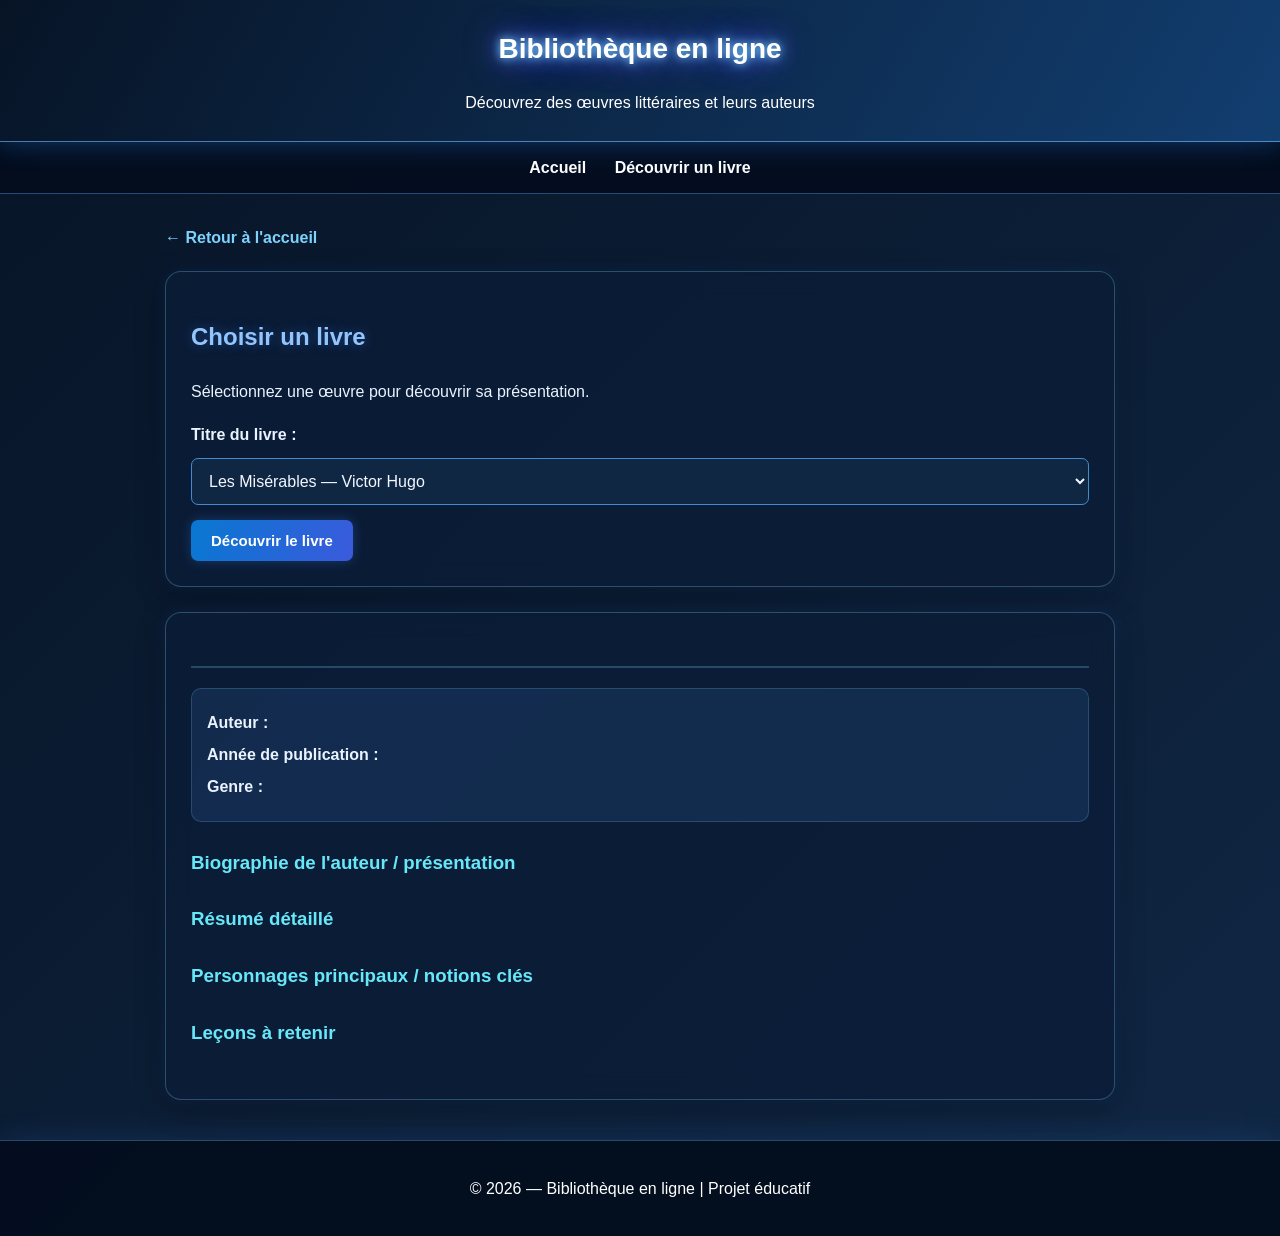
==== commit 26596682: "Update lecteur.html" ====
--- a/lecteur.html
+++ b/lecteur.html
@@ -1,4 +1,4 @@
-```html
+
 <!DOCTYPE html>
 <html lang="fr">
 <head>
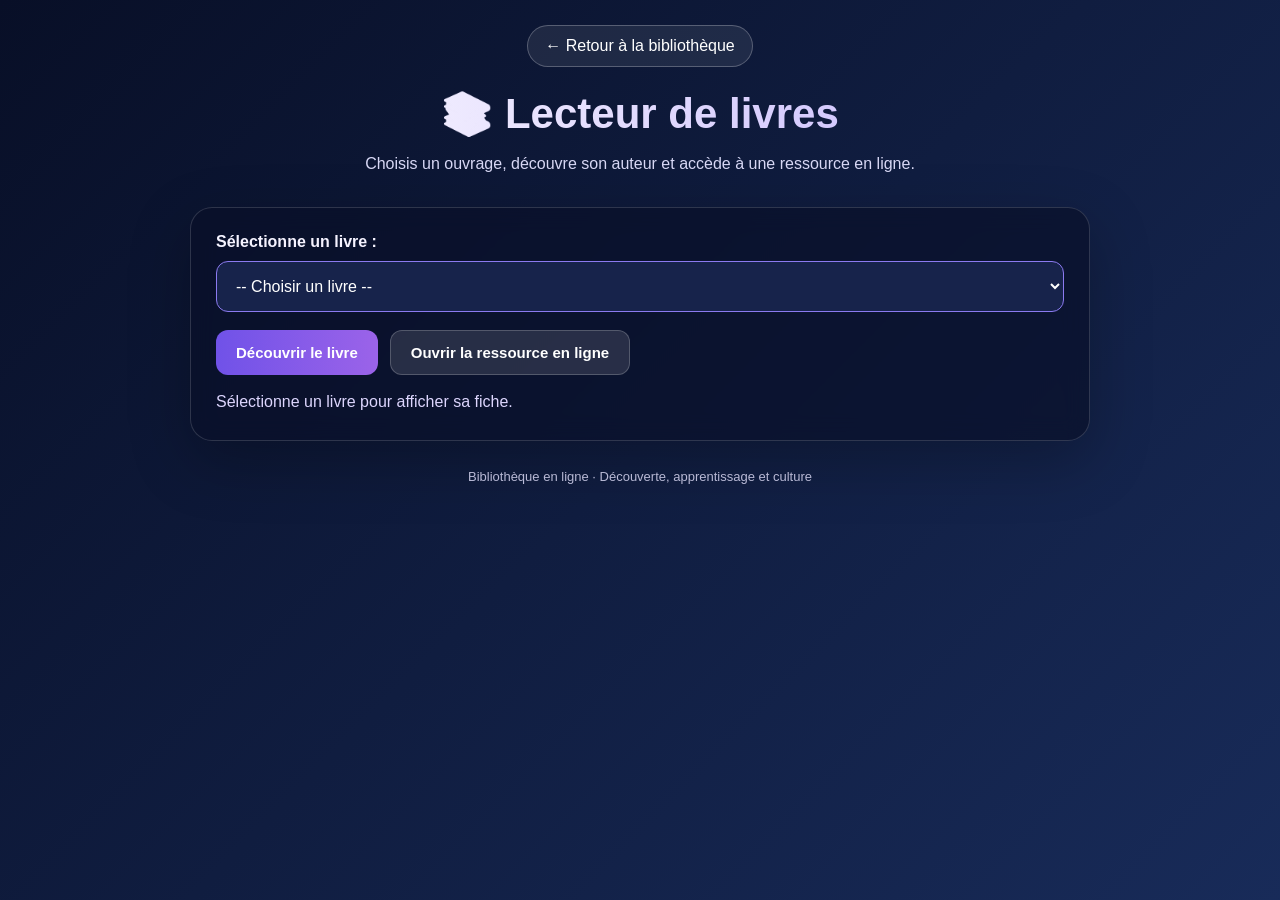
==== commit e2ba3daa: "Update lecteur.html" ====
--- a/lecteur.html
+++ b/lecteur.html
@@ -4,107 +4,92 @@
 <head>
   <meta charset="UTF-8">
   <meta name="viewport" content="width=device-width, initial-scale=1.0">
-  <meta name="theme-color" content="#071426">
-  <title>Découvrir un livre | Bibliothèque en ligne</title>
+  <meta name="description" content="Découvrez des livres, leurs auteurs et des ressources de lecture en ligne.">
+  <title>Lecteur de livres | Bibliothèque en ligne</title>
 
   <style>
-    * { box-sizing: border-box; }
+    * {
+      margin: 0;
+      padding: 0;
+      box-sizing: border-box;
+    }
+
+    :root {
+      --bleu: #101d45;
+      --violet: #7655e8;
+      --violet-clair: #a78bfa;
+      --texte: #f5f3ff;
+      --carte: rgba(255, 255, 255, 0.08);
+    }
 
     body {
-      margin: 0;
-      font-family: Arial, sans-serif;
-      background: #f3f5f9;
-      color: #263238;
+      min-height: 100vh;
+      font-family: Arial, Helvetica, sans-serif;
+      color: var(--texte);
+      background: linear-gradient(135deg, #080f27, #182b59, #38205d);
+      background-size: 200% 200%;
+      animation: fondAnime 12s ease infinite;
+      padding: 25px 16px 40px;
+    }
+
+    @keyframes fondAnime {
+      0%, 100% { background-position: 0% 50%; }
+      50% { background-position: 100% 50%; }
+    }
+
+    header {
+      text-align: center;
+      max-width: 900px;
+      margin: 0 auto 30px;
+      animation: apparition 0.8s ease;
+    }
+
+    header h1 {
+      font-size: clamp(28px, 5vw, 42px);
+      margin-bottom: 12px;
+      background: linear-gradient(90deg, #ffffff, #c4b5fd);
+      -webkit-background-clip: text;
+      background-clip: text;
+      color: transparent;
+    }
+
+    header p {
       line-height: 1.7;
-      position: relative;
-      overflow-x: hidden;
-      background: linear-gradient(135deg, #071426, #102744, #201447, #071426);
-      background-size: 300% 300%;
-      animation: fondLumineux 14s ease infinite;
-      color: #f3f7ff;
-    }
-
-    @keyframes fondLumineux {
-      0% { background-position: 0% 50%; }
-      50% { background-position: 100% 50%; }
-      100% { background-position: 0% 50%; }
-    }
-
-    header {
-      position: relative;
-      overflow: hidden;
-      background: linear-gradient(120deg, #071426, #123e70, #54258a);
-      background-size: 200% 200%;
-      animation: lumiereEntete 8s ease infinite;
-      border-bottom: 1px solid rgba(120, 190, 255, 0.6);
-      box-shadow: 0 0 25px rgba(40, 140, 255, 0.35);
-      color: white;
-      padding: 25px 15px;
-      text-align: center;
-    }
-
-    @keyframes lumiereEntete {
-      0% { background-position: 0% 50%; }
-      50% { background-position: 100% 50%; }
-      100% { background-position: 0% 50%; }
-    }
-
-    header h1 {
-      margin: 0;
-      font-size: 28px;
-      text-shadow: 0 0 8px #7dd3fc, 0 0 20px #398bff, 0 0 35px #7c3aed;
-    }
-
-    header p { margin-bottom: 0; }
-
-    nav {
-      background: rgba(3, 13, 30, 0.92);
-      border-bottom: 1px solid rgba(96, 165, 250, 0.4);
-      padding: 12px;
-      text-align: center;
-    }
-
-    nav a {
+      color: #d8d8f5;
+    }
+
+    .retour {
+      display: inline-block;
+      margin-bottom: 22px;
+      padding: 11px 17px;
+      border: 1px solid rgba(255,255,255,0.25);
+      border-radius: 25px;
       color: white;
       text-decoration: none;
-      margin: 0 12px;
-      font-weight: bold;
-      transition: color 0.3s ease, text-shadow 0.3s ease;
-    }
-
-    nav a:hover {
-      color: #7dd3fc;
-      text-shadow: 0 0 12px #38bdf8;
-    }
-
-    main {
-      width: 92%;
-      max-width: 950px;
-      margin: 30px auto;
-    }
-
-    .selection, .carte {
-      position: relative;
-      overflow: hidden;
-      color: #eaf3ff;
-      background: rgba(12, 29, 55, 0.82);
-      border: 1px solid rgba(125, 211, 252, 0.28);
-      border-radius: 16px;
+      background: rgba(255,255,255,0.08);
+      transition: 0.3s;
+    }
+
+    .retour:hover {
+      background: var(--violet);
+      transform: translateY(-2px);
+    }
+
+    .conteneur {
+      max-width: 900px;
+      margin: auto;
       padding: 25px;
-      box-shadow: 0 8px 30px rgba(0, 0, 0, 0.3),
-                  0 0 18px rgba(59, 130, 246, 0.12);
+      border: 1px solid rgba(255,255,255,0.15);
+      border-radius: 22px;
+      background: rgba(9, 15, 40, 0.68);
+      box-shadow: 0 20px 60px rgba(0,0,0,0.25);
       backdrop-filter: blur(12px);
-      margin-bottom: 25px;
-      transition: transform 0.35s ease, box-shadow 0.35s ease,
-                  border-color 0.35s ease;
-    }
-
-    .selection:hover, .carte:hover {
-      transform: translateY(-4px);
-      border-color: rgba(125, 211, 252, 0.75);
-      box-shadow: 0 12px 35px rgba(0, 0, 0, 0.35),
-                  0 0 22px rgba(56, 189, 248, 0.25),
-                  0 0 45px rgba(139, 92, 246, 0.15);
+      animation: apparition 0.9s ease;
+    }
+
+    @keyframes apparition {
+      from { opacity: 0; transform: translateY(15px); }
+      to { opacity: 1; transform: translateY(0); }
     }
 
     label {
@@ -115,343 +100,417 @@
 
     select {
       width: 100%;
-      padding: 13px;
-      border: 1px solid #438bd1;
-      border-radius: 7px;
+      padding: 15px;
+      border: 1px solid #8b7af0;
+      border-radius: 12px;
+      background: #17234b;
+      color: white;
       font-size: 16px;
-      color: #f3f7ff;
-      background: #102744;
-      margin-bottom: 15px;
-      transition: box-shadow 0.3s ease;
-    }
-
-    select:focus {
       outline: none;
-      border-color: #67e8f9;
-      box-shadow: 0 0 15px rgba(34, 211, 238, 0.45);
-    }
-
-    button, .bouton {
+    }
+
+    select option {
+      background: #17234b;
+      color: white;
+    }
+
+    .boutons {
+      display: flex;
+      flex-wrap: wrap;
+      gap: 12px;
+      margin-top: 18px;
+    }
+
+    button, .lien-livre {
       display: inline-block;
-      color: white;
-      background: linear-gradient(110deg, #0878d1, #6d3ce8);
-      background-size: 200% 200%;
       border: none;
-      padding: 12px 20px;
-      border-radius: 7px;
+      border-radius: 12px;
+      padding: 13px 20px;
       font-size: 15px;
       font-weight: bold;
       text-decoration: none;
+      text-align: center;
       cursor: pointer;
-      box-shadow: 0 0 12px rgba(59, 130, 246, 0.3);
-      transition: transform 0.3s ease, box-shadow 0.3s ease,
-                  background-position 0.4s ease;
-    }
-
-    button:hover, .bouton:hover {
-      transform: translateY(-3px) scale(1.02);
-      background-position: 100% 50%;
-      box-shadow: 0 0 12px #38bdf8,
-                  0 0 25px rgba(59, 130, 246, 0.65),
-                  0 0 40px rgba(139, 92, 246, 0.3);
-    }
-
-    .carte h2, .selection h2 {
-      color: #93c5fd;
-      text-shadow: 0 0 12px rgba(59, 130, 246, 0.4);
-    }
-
-    .carte h2 {
-      border-bottom: 2px solid rgba(125, 211, 252, 0.25);
-      padding-bottom: 8px;
-    }
-
-    .carte h3 {
-      color: #67e8f9;
-      margin-top: 25px;
-    }
-
-    .infos {
-      background: rgba(30, 64, 110, 0.45);
-      border: 1px solid rgba(125, 211, 252, 0.2);
-      padding: 15px;
-      border-radius: 10px;
-      margin: 18px 0;
-    }
-
-    .infos p { margin: 5px 0; }
-
-    #resume, #biographie, #personnages, #lecons {
-      white-space: pre-line;
-    }
-
-    .retour {
-      display: inline-block;
-      margin-bottom: 20px;
-      color: #7dd3fc;
-      font-weight: bold;
-      text-decoration: none;
-    }
-
-    .retour:hover { text-shadow: 0 0 12px #38bdf8; }
-
-    #sourceLink { margin-top: 25px; }
+      transition: transform 0.25s, box-shadow 0.25s, background 0.25s;
+    }
+
+    button:hover, .lien-livre:hover {
+      transform: translateY(-3px);
+      box-shadow: 0 8px 22px rgba(118,85,232,0.3);
+    }
+
+    .principal, .lien-livre {
+      background: linear-gradient(90deg, #7052e8, #9b63e9);
+      color: white;
+    }
+
+    .secondaire {
+      color: white;
+      background: rgba(255,255,255,0.12);
+      border: 1px solid rgba(255,255,255,0.2);
+    }
+
+    #message {
+      margin-top: 14px;
+      color: #ddd6fe;
+      line-height: 1.6;
+    }
+
+    #fiche {
+      display: none;
+      margin-top: 28px;
+      padding: 24px;
+      border-radius: 16px;
+      border: 1px solid rgba(167,139,250,0.35);
+      background: var(--carte);
+      animation: apparition 0.5s ease;
+    }
+
+    #fiche h2 {
+      color: #c4b5fd;
+      margin-bottom: 8px;
+      font-size: 27px;
+    }
+
+    #fiche h3 {
+      color: #ddd6fe;
+      margin: 22px 0 9px;
+    }
+
+    #fiche p {
+      line-height: 1.8;
+      color: #eeeeff;
+      overflow-wrap: anywhere;
+    }
+
+    .metadonnees {
+      color: #c4b5fd !important;
+      margin-bottom: 18px;
+    }
+
+    .note {
+      margin-top: 20px;
+      padding: 13px;
+      border-left: 3px solid var(--violet-clair);
+      background: rgba(118,85,232,0.12);
+      border-radius: 6px;
+      line-height: 1.7;
+      color: #e9e5ff;
+    }
 
     footer {
-      background: rgba(3, 13, 30, 0.95);
-      border-top: 1px solid rgba(125, 211, 252, 0.3);
-      box-shadow: 0 -5px 25px rgba(59, 130, 246, 0.12);
-      color: white;
       text-align: center;
-      padding: 18px;
-      margin-top: 40px;
-    }
-
-    .carte h2, .carte h3, .carte p, .carte .infos {
-      animation: apparition 0.7s ease both;
-    }
-
-    @keyframes apparition {
-      from { opacity: 0; transform: translateY(12px); }
-      to { opacity: 1; transform: translateY(0); }
+      color: #c7c8e6;
+      margin: 28px auto 0;
+      font-size: 13px;
     }
 
     @media (max-width: 600px) {
-      header h1 { font-size: 23px; }
-      nav a { display: inline-block; margin: 5px 8px; }
-      .selection, .carte { padding: 18px; }
-    }
-
-    @media (prefers-reduced-motion: reduce) {
-      *, *::before, *::after {
-        animation-duration: 0.01ms !important;
-        animation-iteration-count: 1 !important;
-        transition-duration: 0.01ms !important;
-        scroll-behavior: auto !important;
-      }
+      .conteneur { padding: 18px; }
+      .boutons { flex-direction: column; }
+      .boutons button, .boutons a { width: 100%; }
+      #fiche { padding: 18px; }
     }
   </style>
 </head>
 
 <body>
   <header>
-    <h1>Bibliothèque en ligne</h1>
-    <p>Découvrez des œuvres littéraires et leurs auteurs</p>
+    <a class="retour" href="index.html">← Retour à la bibliothèque</a>
+    <h1>📚 Lecteur de livres</h1>
+    <p>Choisis un ouvrage, découvre son auteur et accède à une ressource en ligne.</p>
   </header>
 
-  <nav>
-    <a href="index.html">Accueil</a>
-    <a href="lecteur.html">Découvrir un livre</a>
-  </nav>
-
-  <main>
-    <a class="retour" href="index.html">← Retour à l'accueil</a>
-
-    <section class="selection">
-      <h2>Choisir un livre</h2>
-      <p>Sélectionnez une œuvre pour découvrir sa présentation.</p>
-
-      <label for="bookSelect">Titre du livre :</label>
-
-      <select id="bookSelect">
-        <option value="miserables">Les Misérables — Victor Hugo</option>
-        <option value="petit-prince">Le Petit Prince — Antoine de Saint-Exupéry</option>
-        <option value="alchimiste">L'Alchimiste — Paulo Coelho</option>
-        <option value="pere-riche">Père riche, père pauvre — Robert T. Kiyosaki</option>
-        <option value="sept-habitudes">Les 7 habitudes — Stephen R. Covey</option>
-        <option value="rien-changer">Un rien peut tout changer — James Clear</option>
-        <option value="html-css">HTML et CSS — Jon Duckett</option>
-        <option value="eloquent-js">Eloquent JavaScript — Marijn Haverbeke</option>
-        <option value="react-native">React Native in Action — Nader Dabit</option>
-        <option value="apprendre">Apprendre à apprendre — Ressource pédagogique</option>
-        <option value="francais">Le français pour les Nuls — Collection</option>
-        <option value="bryson">Une brève histoire de presque tout — Bill Bryson</option>
-        <option value="afrique">Histoire de l'Afrique noire — Joseph Ki-Zerbo</option>
-        <option value="sapiens">Sapiens — Yuval Noah Harari</option>
-        <option value="senegal">Histoire du Sénégal — Ressource pédagogique</option>
-      </select>
-
-      <button id="discoverButton" type="button">Découvrir le livre</button>
+  <main class="conteneur">
+    <label for="livre">Sélectionne un livre :</label>
+
+    <select id="livre">
+      <option value="">-- Choisir un livre --</option>
+      <option value="miserables">Les Misérables — Victor Hugo</option>
+      <option value="petitprince">Le Petit Prince — Antoine de Saint-Exupéry</option>
+      <option value="alchimiste">L'Alchimiste — Paulo Coelho</option>
+      <option value="pereriche">Père riche, père pauvre — Robert Kiyosaki</option>
+      <option value="habitudes">Les 7 habitudes de ceux qui réalisent tout ce qu'ils entreprennent — Stephen Covey</option>
+      <option value="atomic">Un rien peut tout changer — James Clear</option>
+      <option value="htmlcss">HTML et CSS — Jon Duckett</option>
+      <option value="eloquent">Eloquent JavaScript — Marijn Haverbeke</option>
+      <option value="react">React Native — Documentation officielle</option>
+      <option value="apprendre">Apprendre à apprendre — ressources éducatives</option>
+      <option value="francais">Français — ressources Larousse</option>
+      <option value="brevehistoire">Une brève histoire de presque tout — Bill Bryson</option>
+      <option value="afrique">Histoire de l'Afrique noire — Joseph Ki-Zerbo</option>
+      <option value="sapiens">Sapiens — Yuval Noah Harari</option>
+      <option value="senegal">Histoire du Sénégal — ressources historiques</option>
+    </select>
+
+    <div class="boutons">
+      <button type="button" class="principal" id="decouvrir">
+        Découvrir le livre
+      </button>
+      <button type="button" class="secondaire" id="ouvrir" disabled>
+        Ouvrir la ressource en ligne
+      </button>
+    </div>
+
+    <p id="message" role="status" aria-live="polite">
+      Sélectionne un livre pour afficher sa fiche.
+    </p>
+
+    <section id="fiche" aria-live="polite">
+      <h2 id="titre"></h2>
+      <p class="metadonnees" id="infos"></p>
+
+      <h3>À propos de l'auteur ou de la ressource</h3>
+      <p id="biographie"></p>
+
+      <h3>Présentation du livre</h3>
+      <p id="resume"></p>
+
+      <div class="note" id="note"></div>
+
+      <div class="boutons">
+        <a class="lien-livre" id="lien" href="#" target="_blank"
+           rel="noopener noreferrer">
+          Accéder à la ressource
+        </a>
+      </div>
     </section>
-
-    <article class="carte" id="bookCard" aria-live="polite">
-      <h2 id="titre"></h2>
-
-      <div class="infos">
-        <p><strong>Auteur :</strong> <span id="auteur"></span></p>
-        <p><strong>Année de publication :</strong> <span id="annee"></span></p>
-        <p><strong>Genre :</strong> <span id="genre"></span></p>
-      </div>
-
-      <h3>Biographie de l'auteur / présentation</h3>
-      <p id="biographie"></p>
-
-      <h3>Résumé détaillé</h3>
-      <p id="resume"></p>
-
-      <h3>Personnages principaux / notions clés</h3>
-      <p id="personnages"></p>
-
-      <h3>Leçons à retenir</h3>
-      <p id="lecons"></p>
-
-      <div id="sourceLink"></div>
-    </article>
   </main>
 
   <footer>
-    <p>© 2026 — Bibliothèque en ligne | Projet éducatif</p>
+    Bibliothèque en ligne · Découverte, apprentissage et culture
   </footer>
 
   <script>
-    const books = {
-      "miserables": {
+    const livres = {
+      miserables: {
         titre: "Les Misérables",
         auteur: "Victor Hugo",
         annee: "1862",
-        genre: "Roman historique et social",
-        biographie: "Victor Hugo (1802-1885) est un écrivain, poète et dramaturge français. Figure majeure du romantisme, il a écrit notamment Notre-Dame de Paris et Les Misérables. Ses œuvres abordent la justice, la pauvreté, la liberté et la dignité humaine.",
-        resume: "Jean Valjean, ancien forçat, tente de reconstruire sa vie après avoir été emprisonné pour le vol d'un pain. La bonté d'un évêque l'encourage à changer.\n\nIl prend soin de Cosette, la fille de Fantine, tout en essayant d'échapper à l'inspecteur Javert. Le roman décrit une société marquée par les inégalités et les bouleversements politiques.\n\nÀ travers les épreuves des personnages, Victor Hugo met en lumière la misère, la solidarité, la compassion et la quête de justice.",
-        personnages: "• Jean Valjean : ancien forçat en quête de rédemption.\n• Cosette : jeune fille protégée par Jean Valjean.\n• Fantine : mère de Cosette, confrontée à la pauvreté.\n• Javert : inspecteur attaché à la loi.\n• Marius : jeune homme engagé dans les événements politiques.",
-        lecons: "• La bonté peut aider une personne à changer.\n• La pauvreté et l'exclusion provoquent de grandes souffrances.\n• La justice doit tenir compte de la dignité humaine.\n• La solidarité peut transformer des vies.",
-        url: "https://fr.wikisource.org/wiki/Les_Misérables"
-      },
-
-      "petit-prince": {
+        genre: "Roman social et historique",
+        biographie: "Victor Hugo (1802-1885) est un écrivain français majeur, connu pour ses romans, sa poésie et son engagement social.",
+        resume: "À travers le parcours de Jean Valjean, ce roman aborde la pauvreté, la justice, la rédemption et les inégalités sociales.",
+        url: "https://fr.wikisource.org/wiki/Les_Misérables",
+        note: "Wikisource propose le texte de cette œuvre classique dans une bibliothèque numérique."
+      },
+
+      petitprince: {
         titre: "Le Petit Prince",
         auteur: "Antoine de Saint-Exupéry",
         annee: "1943",
         genre: "Conte philosophique",
-        biographie: "Antoine de Saint-Exupéry (1900-1944) est un écrivain et aviateur français. Son expérience de pilote a influencé ses œuvres. Le Petit Prince est célèbre pour ses réflexions sur l'amitié, l'amour et le sens de la vie.",
-        resume: "Un aviateur en panne dans le désert rencontre un petit garçon venu d'une autre planète : le Petit Prince.\n\nLe garçon raconte ses voyages et les personnages qu'il a rencontrés. Sur Terre, un renard lui apprend que les liens affectifs se construisent avec du temps et de la responsabilité.\n\nLe récit invite à regarder au-delà des apparences et à redécouvrir l'amitié, l'émerveillement et l'essentiel.",
-        personnages: "• Le Petit Prince : enfant curieux en quête de compréhension.\n• L'aviateur : narrateur de l'histoire.\n• La rose : fleur à laquelle le Petit Prince est attaché.\n• Le renard : il lui enseigne la valeur des liens.\n• Le serpent : personnage mystérieux du récit.",
-        lecons: "• L'amitié se construit avec du temps et de l'attention.\n• Il faut prendre soin de ceux que l'on aime.\n• Les apparences ne révèlent pas toujours l'essentiel.\n• L'imagination aide à comprendre le monde.",
-        url: "https://fr.wikipedia.org/wiki/Le_Petit_Prince"
-      },
-
-      "alchimiste": {
+        biographie: "Antoine de Saint-Exupéry (1900-1944) était un écrivain et aviateur français.",
+        resume: "Un aviateur rencontre un petit prince venu d'une autre planète. Le récit invite à réfléchir à l'amitié, à l'amour et au regard que nous portons sur le monde.",
+        url: "https://fr.wikipedia.org/wiki/Le_Petit_Prince",
+        note: "Le lien mène à une présentation de l'œuvre, et non au texte intégral."
+      },
+
+      alchimiste: {
         titre: "L'Alchimiste",
         auteur: "Paulo Coelho",
         annee: "1988",
         genre: "Roman philosophique",
-        biographie: "Paulo Coelho, né en 1947 au Brésil, est un écrivain connu pour ses romans sur la quête de soi, les rêves et la spiritualité. L'Alchimiste est l'une de ses œuvres les plus célèbres.",
-        resume: "Santiago, un jeune berger espagnol, fait un rêve récurrent au sujet d'un trésor près des pyramides d'Égypte. Il décide de partir à sa recherche.\n\nPendant son voyage, il rencontre des personnes qui lui enseignent la patience, le courage et la confiance en soi. Malgré les obstacles, il apprend à écouter son intuition et à mieux comprendre ses aspirations.\n\nLe roman invite à réfléchir aux rêves personnels et à la transformation que peut apporter un voyage.",
-        personnages: "• Santiago : jeune berger en quête d'un trésor.\n• Le roi de Salem : il encourage Santiago à poursuivre son rêve.\n• Le marchand de cristaux : il lui apprend la patience.\n• L'alchimiste : guide dans sa quête.\n• Fatima : jeune femme rencontrée durant son voyage.",
-        lecons: "• Oser poursuivre ses rêves.\n• Transformer les difficultés en occasions d'apprendre.\n• Faire preuve de patience et de persévérance.\n• Apprendre tout au long du chemin.",
-        url: "https://fr.wikipedia.org/wiki/L%27Alchimiste_(Coelho)"
-      },
-
-      "pere-riche": {
+        biographie: "Paulo Coelho est un écrivain brésilien connu pour ses romans qui explorent les rêves, les choix et la quête de sens.",
+        resume: "Le berger Santiago entreprend un voyage à la recherche d'un trésor. Son parcours l'amène à découvrir l'importance de l'expérience et de la persévérance.",
+        url: "https://fr.wikipedia.org/wiki/L%27Alchimiste_(Coelho)",
+        note: "Le lien permet de découvrir le livre et son histoire. Le texte intégral n'est pas fourni ici."
+      },
+
+      pereriche: {
         titre: "Père riche, père pauvre",
         auteur: "Robert T. Kiyosaki",
         annee: "1997",
-        genre: "Éducation financière et développement personnel",
-        biographie: "Robert T. Kiyosaki est un auteur et entrepreneur américain connu pour ses ouvrages consacrés à l'éducation financière et à la gestion de l'argent.",
-        resume: "Dans cet ouvrage, l'auteur compare deux façons de considérer l'argent, le travail et l'éducation financière. Il encourage le lecteur à comprendre la différence entre les actifs et les passifs, à apprendre à gérer son budget et à développer ses connaissances financières.\n\nLe livre défend l'idée que l'éducation financière peut aider à prendre des décisions plus réfléchies. Ses conseils doivent toutefois être évalués selon sa situation personnelle : ils ne garantissent pas la réussite financière.",
-        personnages: "• Le narrateur et l'auteur : présentent les expériences utilisées pour expliquer leurs idées.\n• Le père instruit : représente une approche traditionnelle de l'emploi et de la sécurité.\n• Le père riche : représente une approche orientée vers l'éducation financière et les actifs.",
-        lecons: "• Apprendre à gérer son budget.\n• Comprendre les actifs et les passifs.\n• Développer ses connaissances financières.\n• Examiner les risques avant de prendre une décision d'investissement.",
-        url: "https://www.richdad.com/"
-      },
-
-      "sept-habitudes": {
+        genre: "Éducation financière",
+        biographie: "Robert Kiyosaki est un auteur connu pour ses ouvrages de vulgarisation sur l'argent, les actifs et l'éducation financière.",
+        resume: "L'ouvrage compare différentes façons de penser l'argent, l'épargne, les actifs et l'indépendance financière.",
+        url: "https://www.richdad.com/",
+        note: "Site officiel de l'auteur et de ses ressources. Le livre peut être protégé par le droit d'auteur."
+      },
+
+      habitudes: {
         titre: "Les 7 habitudes de ceux qui réalisent tout ce qu'ils entreprennent",
         auteur: "Stephen R. Covey",
         annee: "1989",
-        genre: "Développement personnel et leadership",
-        biographie: "Stephen R. Covey (1932-2012) était un auteur et formateur américain spécialisé dans le leadership, l'efficacité personnelle et les relations humaines.",
-        resume: "Cet ouvrage présente des habitudes destinées à améliorer l'efficacité personnelle et collective. Il invite notamment à prendre ses responsabilités, définir ses objectifs, établir des priorités, rechercher des solutions bénéfiques pour toutes les parties et écouter les autres avant de répondre.\n\nL'auteur insiste sur l'importance de développer des principes durables plutôt que de rechercher uniquement des résultats immédiats.",
-        personnages: "Il ne s'agit pas d'un roman. Les notions clés comprennent la responsabilité personnelle, les objectifs, les priorités, la coopération, l'écoute, la collaboration et l'amélioration continue.",
-        lecons: "• Prendre la responsabilité de ses choix.\n• Définir ses objectifs.\n• Organiser ses priorités.\n• Écouter avant de juger.\n• Favoriser la coopération et l'apprentissage continu.",
-        url: "https://www.franklincovey.com/"
-      },
-
-      "rien-changer": {
+        genre: "Développement personnel",
+        biographie: "Stephen Covey (1932-2012) était un auteur et formateur américain spécialisé dans le leadership et l'efficacité personnelle.",
+        resume: "Le livre présente des habitudes visant à améliorer l'organisation personnelle, la responsabilité, les relations et la coopération.",
+        url: "https://www.franklincovey.com/",
+        note: "Le lien mène aux ressources de FranklinCovey, organisme associé aux méthodes de l'auteur."
+      },
+
+      atomic: {
         titre: "Un rien peut tout changer",
         auteur: "James Clear",
-        annee: "2018 (édition originale anglaise)",
+        annee: "2018",
         genre: "Habitudes et développement personnel",
-        biographie: "James Clear est un auteur américain connu pour ses travaux de vulgarisation sur les habitudes, la prise de décision et l'amélioration progressive.",
-        resume: "L'ouvrage explique comment de petits changements répétés peuvent produire des résultats importants à long terme. Il propose de rendre les bonnes habitudes plus visibles, plus attirantes, plus faciles et plus satisfaisantes.\n\nIl souligne aussi l'intérêt d'adapter son environnement et de construire des routines réalistes, plutôt que de compter uniquement sur la motivation.",
-        personnages: "Il ne s'agit pas d'un roman. Les notions clés sont les habitudes, les déclencheurs, les routines, l'environnement, la régularité et les progrès graduels.",
-        lecons: "• Commencer par de petites actions réalisables.\n• Répéter régulièrement les comportements utiles.\n• Rendre les bonnes habitudes plus faciles à suivre.\n• Observer ses progrès et ajuster sa méthode.",
-        url: "https://jamesclear.com/atomic-habits"
-      },
-
-      "html-css": {
-        titre: "HTML et CSS : conception et réalisation de sites web",
+        biographie: "James Clear est un auteur qui étudie la formation des habitudes et les progrès réguliers.",
+        resume: "L'ouvrage explique comment de petites actions répétées peuvent contribuer à des changements durables et comment rendre les bonnes habitudes plus faciles à adopter.",
+        url: "https://jamesclear.com/atomic-habits",
+        note: "La page de l'auteur contient des informations et des ressources complémentaires en anglais."
+      },
+
+      htmlcss: {
+        titre: "HTML et CSS",
         auteur: "Jon Duckett",
-        annee: "2011 pour l'édition HTML & CSS: Design and Build Websites",
-        genre: "Informatique et développement web",
-        biographie: "Jon Duckett est un auteur spécialisé dans les ouvrages pédagogiques consacrés au développement web et à la présentation des sites internet.",
-        resume: "Les ouvrages de Jon Duckett consacrés à HTML et CSS expliquent comment structurer une page web avec HTML et comment en définir l'apparence avec CSS.\n\nLes sujets abordés comprennent les titres, les paragraphes, les liens, les images, les listes, les couleurs, les espacements et la mise en page. Ces bases permettent de créer des pages lisibles et adaptées aux différents écrans.",
-        personnages: "Notions clés : HTML, CSS, balises, attributs, sélecteurs, propriétés, mise en page et conception responsive.",
-        lecons: "• HTML organise le contenu d'une page.\n• CSS définit sa présentation visuelle.\n• Une structure claire facilite la maintenance.\n• Il faut tester un site sur plusieurs tailles d'écran.",
-        url: "https://www.htmlandcssbook.com/"
-      },
-
-      "eloquent-js": {
+        annee: "2011",
+        genre: "Développement web",
+        biographie: "Jon Duckett est un auteur de livres pédagogiques consacrés aux technologies web et à la programmation.",
+        resume: "Les notions de HTML et de CSS permettent de structurer une page web et de définir son apparence : textes, couleurs, espacements et mise en page.",
+        url: "https://www.htmlandcssbook.com/",
+        note: "Ressource consacrée au livre et à l'apprentissage du HTML et du CSS."
+      },
+
+      eloquent: {
         titre: "Eloquent JavaScript",
         auteur: "Marijn Haverbeke",
-        annee: "2018 pour la troisième édition",
-        genre: "Programmation et développement web",
-        biographie: "Marijn Haverbeke est un programmeur et auteur connu pour son livre pédagogique sur JavaScript, accessible également en ligne.",
-        resume: "Eloquent JavaScript présente les bases de la programmation, les valeurs, les types, les fonctions, les objets, les tableaux et les structures de contrôle.\n\nL'ouvrage aborde ensuite des sujets plus avancés, comme la manipulation des données, les erreurs, les interfaces web et les interactions avec les serveurs. Des exemples et exercices permettent de pratiquer progressivement.",
-        personnages: "Notions clés : variables, conditions, boucles, fonctions, objets, tableaux, programmation fonctionnelle et programmation web.",
-        lecons: "• Pratiquer le code régulièrement.\n• Décomposer un problème en petites étapes.\n• Lire les erreurs pour comprendre les problèmes.\n• Tester ses programmes et améliorer son code.",
-        url: "https://eloquentjavascript.net/"
-      },
-
-      "react-native": {
-        titre: "React Native in Action",
-        auteur: "Nader Dabit",
-        annee: "2019",
+        annee: "Première édition en 2011",
+        genre: "Programmation",
+        biographie: "Marijn Haverbeke est un programmeur et auteur spécialisé dans JavaScript.",
+        resume: "Ce livre enseigne les bases de JavaScript, les structures de données, les fonctions, le navigateur et la programmation côté serveur.",
+        url: "https://eloquentjavascript.net/",
+        note: "Une version en ligne est disponible gratuitement sur le site officiel du livre, en anglais."
+      },
+
+      react: {
+        titre: "React Native",
+        auteur: "Documentation officielle React Native",
+        annee: "Documentation évolutive",
         genre: "Développement d'applications mobiles",
-        biographie: "Nader Dabit est un développeur et auteur qui a travaillé sur des technologies de développement d'applications mobiles et web.",
-        resume: "Cet ouvrage présente les principes de React Native pour créer des applications mobiles à partir de JavaScript et de React.\n\nLes sujets comprennent la création d'interfaces, l'organisation des composants, la gestion de l'état et l'intégration de fonctionnalités mobiles. Les outils et versions ayant évolué, il est conseillé de compléter les notions du livre par la documentation actuelle.",
-        personnages: "Notions clés : composants, JSX, propriétés, état, navigation, interfaces mobiles et intégration des fonctionnalités du téléphone.",
-        lecons: "• Organiser une application en composants réutilisables.\n• Tester sur les plateformes visées.\n• Consulter la documentation à jour.\n• Construire et tester une fonctionnalité à la fois.",
-        url: "https://reactnative.dev/docs/getting-started"
-      },
-
-      "apprendre": {
+        biographie: "React Native est un projet logiciel qui permet de développer des applications mobiles avec JavaScript et React.",
+        resume: "La documentation explique comment démarrer un projet, créer des composants, gérer l'affichage et développer une application mobile.",
+        url: "https://reactnative.dev/docs/getting-started",
+        note: "Documentation technique officielle, principalement en anglais."
+      },
+
+      apprendre: {
         titre: "Apprendre à apprendre",
-        auteur: "Ressource pédagogique",
-        annee: "Non applicable",
-        genre: "Méthodes d'apprentissage et éducation",
-        biographie: "Cette fiche est une ressource pédagogique générale et non la présentation d'une édition précise d'un livre portant ce titre.",
-        resume: "Apprendre efficacement consiste à organiser son travail, se fixer des objectifs précis et réviser régulièrement.\n\nOn peut améliorer sa compréhension en reformulant les notions avec ses propres mots, en répondant à des questions sans consulter ses notes, en réalisant des exercices et en expliquant une idée à quelqu'un d'autre.\n\nLe sommeil, les pauses et un environnement de travail adapté contribuent également à l'apprentissage.",
-        personnages: "Notions clés : objectifs, concentration, répétition espacée, rappel actif, prise de notes, exercices pratiques et autoévaluation.",
-        lecons: "• Préparer un programme de révision réaliste.\n• Réviser plusieurs fois plutôt que tout à la dernière minute.\n• Tester sa compréhension sans regarder la réponse.\n• Corriger ses erreurs et demander de l'aide si nécessaire.",
-        url: "https://www.open.edu/openlearn/"
-      },
-
-      "francais": {
-        titre: "Le français pour les Nuls",
-        auteur: "Collection Pour les Nuls",
-        annee: "Variable selon l'édition",
-        genre: "Langue française et apprentissage",
-        biographie: "La collection Pour les Nuls rassemble des ouvrages pédagogiques. Cette fiche présente des thèmes d'apprentissage du français sans attribuer le contenu à une édition ou à un auteur non vérifié.",
-        resume: "L'apprentissage du français repose notamment sur la grammaire, l'orthographe, la conjugaison, le vocabulaire et la compréhension des textes.\n\nPour progresser, il est utile de lire régulièrement, d'écrire de courts textes, de vérifier les accords, de consulter un dictionnaire et de corriger les erreurs récurrentes.",
-        personnages: "Notions clés : nature et fonction des mots, accords, conjugaison, ponctuation, vocabulaire, compréhension et expression écrite.",
-        lecons: "• Lire chaque jour quelques pages.\n• Relire ses textes pour corriger les fautes.\n• Apprendre les règles avec des exemples.\n• Pratiquer l'expression orale et écrite.",
-        url: "https://www.larousse.fr/dictionnaires/francais"
-      },
-
-      "bryson": {
+        auteur: "Ressources éducatives",
+        annee: "Ressources en ligne",
+        genre: "Méthodes d'apprentissage",
+        biographie: "Cette fiche renvoie à des ressources pédagogiques destinées aux personnes qui souhaitent apprendre de manière autonome.",
+        resume: "La méthode d'apprentissage peut inclure la révision espacée, les exercices pratiques, l'autoévaluation et la reformulation des notions étudiées.",
+        url: "https://www.open.edu/openlearn/",
+        note: "OpenLearn propose des cours et des ressources éducatives gratuits."
+      },
+
+      francais: {
+        titre: "Français — ressources Larousse",
+        auteur: "Éditions et dictionnaires Larousse",
+        annee: "Ressources actualisées",
+        genre: "Langue française",
+        biographie: "Larousse est une maison d'édition connue notamment pour ses dictionnaires et ses ouvrages de référence.",
+        resume: "Les dictionnaires et ressources linguistiques peuvent aider à comprendre le vocabulaire, l'orthographe, la conjugaison et le sens des mots.",
+        url: "https://www.larousse.fr/dictionnaires/francais",
+        note: "Cette ressource donne accès au dictionnaire en ligne, pas à un livre intitulé « Français pour les Nuls »."
+      },
+
+      brevehistoire: {
         titre: "Une brève histoire de presque tout",
         auteur: "Bill Bryson",
-        annee: "2003 pour l'édition originale anglaise",
+        annee: "2003",
         genre: "Vulgarisation scientifique",
-        biographie: "Bill Bryson est un auteur connu pour ses livres de vulgarisation et ses récits qui rendent accessibles des sujets scientifiques et culturels.",
-        resume: "Cet ouvrage explore de grandes questions scientifiques : la formation de l'Univers, l'histoire de la Terre, l'évolution de la vie et les découvertes qui ont permis aux humains de mieux comprendre leur environnement.\n\nLe livre présente des chercheurs, des expériences et des débats scientifiques en expliquant des notions complexes de manière accessible.",
-        personnages: "Notions clés : Univers, géologie, évolution, biodiversité, méthode scientifique et histoire des découvertes.",
-        lecons: "• La connaissance scientifique évolue avec les découvertes.\n• Il est utile de poser des questions et de vérifier les informations.\n• La Terre et le vivant ont une histoire très longue.\n• La coopération scientifique contribue aux progrès des connaissances.",
-        url: "https://www.penguinrandomhouse.com/"
-      },
-
-      "afrique": {
+        biographie: "Bill Bryson est un auteur connu pour ses ouvrages de vulgarisation scientifique, ses récits de voyage et ses livres documentaires.",
+        resume: "L'ouvrage propose un voyage à travers les grandes questions scientifiques, de la formation de l'Univers à l'histoire de la Terre et de la vie.",
+        url: "https://www.penguinrandomhouse.com/",
+        note: "Le lien mène au site de l'éditeur. Il ne garantit pas l'accès au texte intégral."
+      },
+
+      afrique: {
         titre: "Histoire de l'Afrique noire",
         auteur: "Joseph Ki-Zerbo",
-        annee: "1972 pour une édition historique de référence",
+        annee: "1972",
         genre: "Histoire de l'Afrique",
-        biographie: "Joseph Ki-Zerbo (1922-2006) était un historien, enseignant et intellectuel burkinabè. Ses travaux ont contrib
+        biographie: "Joseph Ki-Zerbo (1922-2006) était un historien, enseignant et intellectuel burkinabè. Ses travaux ont contribué à l'étude de l'histoire africaine à partir des sociétés et des sources du continent.",
+        resume: "Cet ouvrage de référence retrace de grandes étapes de l'histoire de l'Afrique noire et met en lumière la diversité des sociétés, des cultures et des évolutions historiques du continent.",
+        url: "https://search.worldcat.org/search?q=Histoire+de+l%27Afrique+noire+Joseph+Ki-Zerbo",
+        note: "Le lien permet de rechercher l'ouvrage dans des catalogues de bibliothèques. La disponibilité dépend des établissements."
+      },
+
+      sapiens: {
+        titre: "Sapiens : Une brève histoire de l'humanité",
+        auteur: "Yuval Noah Harari",
+        annee: "2011",
+        genre: "Histoire et évolution humaine",
+        biographie: "Yuval Noah Harari est un historien et auteur israélien connu pour ses ouvrages de synthèse sur l'histoire de l'humanité.",
+        resume: "L'ouvrage propose une interprétation de l'évolution humaine, des premières sociétés aux grandes transformations agricoles, politiques et économiques.",
+        url: "https://www.ynharari.com/",
+        note: "Le site de l'auteur présente ses livres et ses travaux. Le texte intégral peut être soumis au droit d'auteur."
+      },
+
+      senegal: {
+        titre: "Histoire du Sénégal",
+        auteur: "Ressources historiques et documentaires",
+        annee: "Ressources en ligne",
+        genre: "Histoire du Sénégal",
+        biographie: "Cette fiche rassemble une porte d'entrée vers des ressources documentaires sur l'histoire du Sénégal.",
+        resume: "Pour étudier l'histoire du Sénégal, on peut explorer les royaumes précoloniaux, les échanges commerciaux, la période coloniale, les mouvements d'indépendance et le Sénégal contemporain.",
+        url: "https://www.britannica.com/place/Senegal",
+        note: "Cette ressource de référence est en anglais et présente des informations générales sur le Sénégal."
+      }
+    };
+
+    const selectLivre = document.getElementById("livre");
+    const boutonDecouvrir = document.getElementById("decouvrir");
+    const boutonOuvrir = document.getElementById("ouvrir");
+    const message = document.getElementById("message");
+    const fiche = document.getElementById("fiche");
+    const lien = document.getElementById("lien");
+
+    let livreSelectionne = null;
+
+    function afficherLivre() {
+      const identifiant = selectLivre.value;
+
+      if (!identifiant || !livres[identifiant]) {
+        livreSelectionne = null;
+        fiche.style.display = "none";
+        boutonOuvrir.disabled = true;
+        message.textContent = "Choisis d'abord un livre dans la liste.";
+        return;
+      }
+
+      const livre = livres[identifiant];
+      livreSelectionne = livre;
+
+      document.getElementById("titre").textContent = livre.titre;
+      document.getElementById("infos").textContent =
+        "Auteur : " + livre.auteur +
+        " · Année : " + livre.annee +
+        " · Genre : " + livre.genre;
+
+      document.getElementById("biographie").textContent = livre.biographie;
+      document.getElementById("resume").textContent = livre.resume;
+      document.getElementById("note").textContent = livre.note;
+
+      lien.href = livre.url;
+      fiche.style.display = "block";
+      boutonOuvrir.disabled = false;
+      message.textContent = "La fiche du livre est affichée. Tu peux consulter la ressource en ligne.";
+
+      fiche.scrollIntoView({ behavior: "smooth", block: "start" });
+    }
+
+    boutonDecouvrir.addEventListener("click", afficherLivre);
+
+    selectLivre.addEventListener("change", function () {
+      if (selectLivre.value) {
+        message.textContent = "Livre sélectionné. Clique sur « Découvrir le livre » pour afficher sa fiche.";
+      } else {
+        livreSelectionne = null;
+        fiche.style.display = "none";
+        boutonOuvrir.disabled = true;
+        message.textContent = "Sélectionne un livre pour afficher sa fiche.";
+      }
+    });
+
+    boutonOuvrir.addEventListener("click", function () {
+      if (!livreSelectionne || !livreSelectionne.url) {
+        message.textContent = "Sélectionne un livre et clique d'abord sur « Découvrir le livre ».";
+        return;
+      }
+
+      window.open(livreSelectionne.url, "_blank", "noopener,noreferrer");
+    });
+  </script>
+</body>
+</html>
